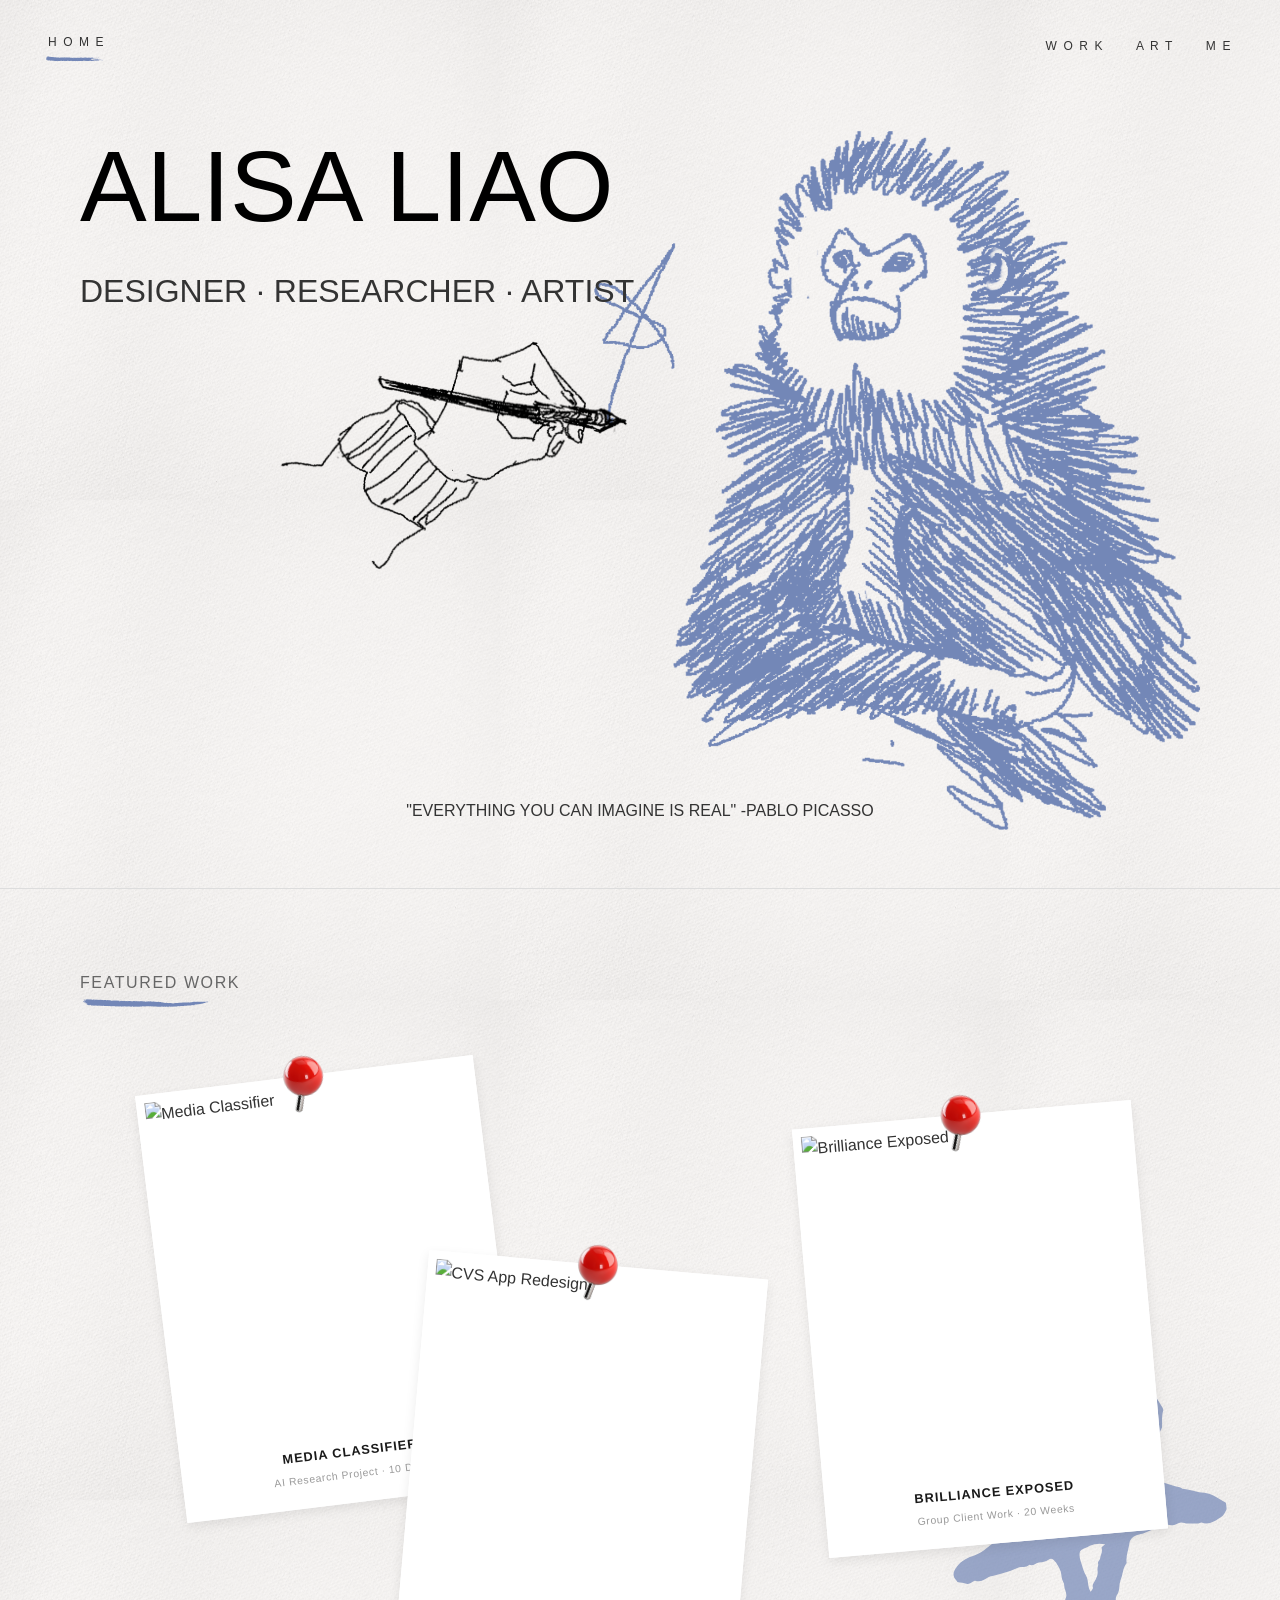
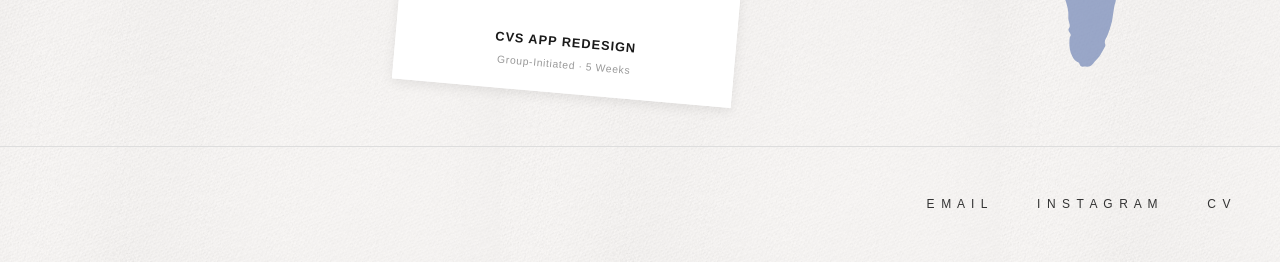
==== index.html @ 84c3a001 "final changes" ====
<!DOCTYPE html>
<html lang="en">
<head>
    <meta charset="UTF-8">
    <meta name="viewport" content="width=device-width, initial-scale=1.0">
    <title>Alisa Liao | Designer, Researcher, Artist</title>
    <link rel="stylesheet" href="styles.css">
</head>
<body>
    <!-- Navigation -->
    <nav class="navbar">
        <div class="nav-container">
            <a href="index.html" class="nav-logo active">H O M E</a>
            <ul class="nav-menu">
                <li><a href="work.html">W O R K</a></li>
                <li><a href="art.html">A R T</a></li>
                <li><a href="me.html">M E</a></li>
            </ul>
        </div>
    </nav>

    <!-- Hero Section -->
    <section class="hero">
        <div class="hero-content">
            <h1 class="hero-title">ALISA LIAO</h1>
            <p class="hero-subtitle">DESIGNER · RESEARCHER · ARTIST</p>
        </div>
        <p class="hero-quote">"EVERYTHING YOU CAN IMAGINE IS REAL" -PABLO PICASSO</p>
        <div class="hero-illustration">
            <img src="gibbon.png" alt="Gibbon Illustration" class="gibbon">
        </div>
        <div class="ink-drag-layer">
            <canvas class="ink-canvas"></canvas>
            <img src="hand_gibbon.png" alt="Hand Gibbon Illustration" class="hand-gibbon">
        </div>
    </section>

    <!-- Featured Work Section -->
    <section class="featured-work">
        <h2 class="project-subtitle">FEATURED WORK</h2>
        <img src="nav_underline.svg" alt="" class="featured-divider">
        <img src="star_decoration.svg" alt="" class="featured-star">
        <div class="work-grid">
            <div class="work-item item-1">
                <a href="media_classifier.html" class="work-card">
                    <img src="media_photo copy.png" alt="Media Classifier" class="work-card-img">
                    <span class="work-card-caption">
                        <span class="work-card-caption-title">Media Classifier</span>
                        <span class="work-card-caption-subtitle">AI Research Project &middot; 10 Days</span>
                    </span>
                </a>
                <img src="pushpin.png" alt="" class="work-pin">
            </div>
            <div class="work-item item-2">
                <a href="cvs_redesign.html" class="work-card">
                    <img src="cvs_card_thumb.png" alt="CVS App Redesign" class="work-card-img">
                    <span class="work-card-caption">
                        <span class="work-card-caption-title">CVS App Redesign</span>
                        <span class="work-card-caption-subtitle">Group-Initiated &middot; 5 Weeks</span>
                    </span>
                </a>
                <img src="pushpin.png" alt="" class="work-pin">
            </div>
            <div class="work-item item-3">
                <a href="brilliance_exposed.html" class="work-card">
                    <img src="brilliance_exposed copy.png" alt="Brilliance Exposed" class="work-card-img">
                    <span class="work-card-caption">
                        <span class="work-card-caption-title">Brilliance Exposed</span>
                        <span class="work-card-caption-subtitle">Group Client Work &middot; 20 Weeks</span>
                    </span>
                </a>
                <img src="pushpin.png" alt="" class="work-pin">
            </div>
        </div>
    </section>

    <!-- Footer -->
    <footer class="footer">
        <div class="footer-links">
            <a href="mailto:alisaliao45@gmail.com">E M A I L</a>
            <a href="https://www.instagram.com/serene_dippity?utm_source=ig_web_button_share_sheet&igsh=ZDNlZDc0MzIxNw==" target="_blank" rel="noopener">I N S T A G R A M</a>
            <a href="AlisaLiaoResume.pdf" target="_blank" rel="noopener">C V</a>
        </div>
    </footer>

    <script src="script.js"></script>
</body>
</html>
---- styles.css ----
* {
    margin: 0;
    padding: 0;
    box-sizing: border-box;
}

html {
    background-image: linear-gradient(rgba(255,255,255,0.5), rgba(255,255,255,0.5)), url('Texturelabs_Paper_237XL.jpg');
    background-repeat: repeat;
    background-size: 500px 500px;
    background-color: #fff;
    min-height: 100vh;
    overflow-x: hidden;
}

body {
    font-family: 'Inter', sans-serif;
    background-color: transparent;
    color: #333;
    line-height: 1.6;
    cursor: none;
}

a {
    cursor: none;
}

/* Custom paint-fill cursor: a ring that follows the pointer (positioned via
   script.js) and fills from the bottom like rising paint whenever the
   pointer is over a link or the draggable hand illustrations. */
.custom-cursor {
    position: fixed;
    top: 0;
    left: 0;
    width: 48px;
    height: 48px;
    border-radius: 50%;
    border: 2px solid #7387B7;
    box-sizing: border-box;
    overflow: hidden;
    pointer-events: none;
    z-index: 9999;
    opacity: 0;
    transition: opacity 0.2s ease;
}

.custom-cursor.is-visible {
    opacity: 1;
}

.custom-cursor-fill {
    position: absolute;
    inset: 0;
    background-color: #7387B7;
    transform: translateY(100%);
    transition: transform 0.4s cubic-bezier(0.65, 0, 0.35, 1);
}

.custom-cursor.is-hover .custom-cursor-fill {
    transform: translateY(0%);
}

/* Navigation */
.navbar {
    background-color: transparent;
    padding: 2rem 3rem;
    position: sticky;
    top: 0;
    z-index: 100;
}

.nav-container {
    max-width: 1600px;
    margin: 0 auto;
    display: flex;
    justify-content: space-between;
    align-items: center;
}

.nav-logo {
    position: relative;
    text-decoration: none;
    color: #333;
    font-size: 0.75rem;
    letter-spacing: 0.1rem;
    padding-bottom: 0.25rem;
}

.nav-logo.active::after {
    content: "";
    position: absolute;
    left: -6%;
    bottom: -0.4rem;
    width: 112%;
    height: 8px;
    background: url("divider.svg") no-repeat center / 100% 100%;
}

.nav-menu {
    list-style: none;
    display: flex;
    gap: 2rem;
}

.nav-menu a {
    text-decoration: none;
    color: #333;
    font-size: 0.75rem;
    letter-spacing: 0.1rem;
    transition: opacity 0.3s ease;
}

.nav-menu a:hover {
    opacity: 0.6;
}

.nav-menu a {
    position: relative;
}

.nav-menu a.active::after {
    content: "";
    position: absolute;
    left: -6%;
    bottom: -0.5rem;
    width: 112%;
    height: 8px;
    background: url("nav_underline.svg") no-repeat center / 100% 100%;
}

/* Hero Section */
.hero {
    max-width: 1350px;
    margin: 0 auto;
    padding: 1rem 5rem;
    position: relative;
    min-height: 750px;
    /* No overflow clipping here anymore - the .ink-drag-layer below handles
       that, with generous headroom above so the hand/ink can move freely,
       including over the navbar, while still cutting off at the bottom. */
}

.hero-content {
    position: relative;
    z-index: 10;
    max-width: 600px;
}

.hero-title {
    font-size: 100px;
    letter-spacing: 35%;
    white-space: nowrap;
    color: #000;
    font-weight: 300;
}

.hero-subtitle {
    font-size: 32px;
    letter-spacing: 19%;
    margin-bottom: 3rem;
    font-weight: normal;
    white-space: nowrap;
}

.hero-quote {
    position: absolute;
    bottom: 1rem;
    left: 0;
    width: 100%;
    font-size: 16px;
    letter-spacing: 5%;
    text-align: center;
    z-index: 10;
}

.hero-illustration {
    position: absolute;
    right: 15%;
    top: 0;
    width: 40%;
    height: 550px;
    z-index: 1;
    /* Placeholder for illustration */
}

.gibbon {
    height: 750px;
}

/* Wraps the ink canvas and draggable hand. Extends well above the hero's
   own top edge (and above the navbar) and out to both sides, so the hand
   can be dragged freely in every direction except the bottom, where this
   layer's own edge lines up exactly with the hero's bottom - keeping the
   ink/hand from ever being dragged over the featured-work section below.
   Height is set in JS to track the hero's actual rendered height. */
.ink-drag-layer {
    position: absolute;
    top: -600px;
    left: -300px;
    width: calc(100% + 600px);
    overflow: hidden;
    z-index: 150; /* above the navbar (100) so the hand can be dragged on top of it */
    pointer-events: none; /* let clicks pass through to the nav/hero beneath, except on the hand itself */
}

.hand-gibbon {
    position: absolute;
    /* top/left are set in JS */
    height: 300px;
    cursor: none;
    user-select: none;
    touch-action: none;
    pointer-events: auto;
}

.ink-canvas {
    position: absolute;
    top: 0;
    left: 0;
    width: 100%;
    height: 100%;
}

/* Me Page */
.me-section {
    max-width: 1350px;
    margin: 3rem auto 0;
    padding: 1rem 5rem 8rem;
    position: relative;
    min-height: 500px;
}

.me-columns {
    display: flex;
    align-items: flex-start;
    justify-content: center;
    gap: 2rem;
    position: relative;
    z-index: 10;
}

.me-bio {
    max-width: 480px;
    display: flex;
    flex-direction: column;
    gap: 1.5rem;
}

.me-photo-frame {
    width: 380px;
    aspect-ratio: 1 / 1;
    flex-shrink: 0;
    background-color: #efefef;
}

.me-photo {
    width: 100%;
    height: 100%;
    object-fit: cover;
    border-radius: 12px;
}

.me-illustration {
    position: absolute;
    left: 2%;
    top: 62%;
    width: 300px;
    z-index: 1;
}

.me-arrow-img {
    display: block;
    width: 100%;
    height: auto;
    margin-left: 500px;
    margin-top: 70px;
}

/* Same drag-and-draw mechanic as the homepage hero, scoped to this
   section: .me-arrow-img is the fixed reference the hand stays anchored
   to (in place of the gibbon), and .me-hand is the draggable pen. */
.me-drag-layer {
    position: absolute;
    top: -250px;
    left: -200px;
    width: calc(100% + 400px);
    overflow: hidden;
    z-index: 150;
    pointer-events: none;
}

.me-hand {
    position: absolute;
    height: 220px;
    margin-left: 250px;
    rotate: 15deg;
    cursor: none;
    user-select: none;
    touch-action: none;
    pointer-events: auto;
}

.me-canvas {
    position: absolute;
    top: 0;
    left: 0;
    width: 100%;
    height: 100%;
}

/* Featured Work Section */
.featured-work {
    max-width: 1400px;
    margin: 3rem auto;
    padding: 5rem;
    border-top: 1px solid #ddd;
    position: relative;
}

.featured-star {
    position: absolute;
    top: 30rem;
    right: 2rem;
    width: 300px;
    rotate: 30deg;
    height: auto;
    opacity: 0.7;
    z-index: 0;
    pointer-events: none;
}

.section-title {
    font-size: 1.4rem;
    letter-spacing: 0.1rem;
    text-transform: uppercase;
    color: #1a1a1a;
    display: inline-block;
}

.featured-divider {
    display: block;
    width: 140px;
    height: auto;
    margin-top: -4rem;
}

.work-grid {
    position: relative;
    width: 860px;
    height: 560px;
    margin: 4rem auto;
    margin-bottom: -2rem;
}

.work-item {
    position: absolute;
    width: 340px;
    height: 430px;
}

.work-card {
    display: block;
    background-color: white;
    border: 8px solid #fff;
    border-bottom-width: 80px;
    height: 100%;
    position: relative;
    box-shadow: 0 4px 12px rgba(0, 0, 0, 0.08);
    text-decoration: none;
    color: inherit;
    transition: transform 0.25s ease, box-shadow 0.25s ease;
}

.work-item:hover {
    z-index: 20;
}

.work-item:hover .work-card {
    transform: scale(1.08);
    box-shadow: 0 16px 36px rgba(0, 0, 0, 0.22);
}

.work-card-img {
    display: block;
    width: 100%;
    height: 100%;
    object-fit: cover;
}

.work-card-caption {
    position: absolute;
    left: 0;
    right: 0;
    bottom: -72px;
    height: 64px;
    display: flex;
    flex-direction: column;
    align-items: center;
    justify-content: center;
    gap: 0.3rem;
    text-align: center;
    padding: 0 0.5rem;
}

.work-card-caption-title {
    font-size: 0.8rem;
    letter-spacing: 0.06rem;
    text-transform: uppercase;
    font-weight: 600;
    color: #1a1a1a;
}

.work-card-caption-subtitle {
    font-size: 0.65rem;
    letter-spacing: 0.04rem;
    color: #999;
}

.item-1 {
    top: 0;
    left: -50px;
    transform: rotate(-7deg);
    z-index: 1;
}

.item-2 {
    top: 190px;
    left: 200px;
    transform: rotate(5deg);
    z-index: 2;
}

.item-3 {
    top: 40px;
    left: 600px;
    transform: rotate(-5deg);
    z-index: 1;
}

/* Pushpins */
.work-pin {
    position: absolute;
    width: 40px;
    height: auto;
    top: -20px;
    left: 50%;
    transform: translateX(-50%) rotate(-6deg);
    z-index: 10;
    pointer-events: none;
}

/* Footer */
.footer {
    background-color: transparent;
    padding: 3rem;
    margin-top: 4rem;
    border-top: 1px solid #ddd;
}

.footer-links {
    max-width: 1200px;
    margin: 0 auto;
    display: flex;
    justify-content: flex-end;
    gap: 3rem;
}

.footer-links a {
    text-decoration: none;
    color: #333;
    font-size: 0.75rem;
    letter-spacing: 0.1rem;
    transition: opacity 0.3s ease;
}

.footer-links a:hover {
    opacity: 0.6;
}

/* Brilliance Exposed Page Styles */
.container {
    max-width: 1400px;
    margin: 0 auto;
    padding: 0 3rem;
}

.project-title {
    font-size: 64px;
    letter-spacing: 35%;
    font-weight: 300;
    line-height: 1.2;
    margin-bottom: 1rem;
    color: #1a1a1a;
}

.project-quote {
    font-size: 1.1rem;
    font-style: italic;
    color: #666;
    margin-bottom: 1rem;
}

.project-subtitle {
    font-size: 16px;
    letter-spacing: 0.1rem;
    color: #666;
    font-weight: 400;
    line-height: 1.8;
    margin-bottom: 4rem;
}

.project-meta {
    display: grid;
    grid-template-columns: repeat(4, 1fr);
    gap: 2rem;
    margin-bottom: 4rem;
}

.meta-item {
    display: flex;
    flex-direction: column;
    gap: 0.5rem;
}

.meta-label {
    font-size: 0.65rem;
    letter-spacing: 0.12rem;
    font-weight: 600;
    color: #999;
    text-transform: uppercase;
}

.meta-value {
    font-size: 0.9rem;
    letter-spacing: 0.05rem;
    color: #1a1a1a;
    font-weight: 400;
}

.hero-img {
    width: 100%;
    height: auto;
    object-fit: cover;
    display: block;
    border-radius: 12px;
    border: 1px solid #d1d1d1;
}

.content-section {
    margin: 2.5rem 0;
    padding: 1.5rem 0;
}

#concept,
#problem {
    margin-bottom: 4rem;
}

.section-header {
    display: flex;
    justify-content: space-between;
    align-items: center;
    margin-bottom: 2.5rem;
}

.back-link {
    font-size: 0.75rem;
    letter-spacing: 0.1rem;
    color: #1a1a1a;
    text-decoration: none;
    font-weight: 400;
    transition: opacity 0.3s ease;
}

.back-link:hover {
    opacity: 0.6;
}

.inline-link {
    color: #7387B7;
    text-decoration: underline;
    text-underline-offset: 3px;
    font-weight: 600;
    transition: opacity 0.3s ease;
}

.inline-link:hover {
    opacity: 0.7;
}

.ballot-cta {
    text-align: center;
    margin: 2.5rem 0;
}

.ballot-cta-text {
    font-size: 0.85rem;
    letter-spacing: 0.05rem;
    color: #1a1a1a;
    margin-bottom: 1.25rem;
    text-transform: uppercase;
}

.ballot-button {
    display: inline-block;
    padding: 0.75rem 2rem;
    border-radius: 4px;
    font-size: 0.75rem;
    letter-spacing: 0.15rem;
    text-transform: uppercase;
    background-color: #1a1a1a;
    color: #fff;
    text-decoration: none;
    margin-top: 1rem;
}

.ballot-button:hover {
    background-color: #7387B7;
    border: none;
    color: #fff;
}

.ballot-cta-highlight {
    position: relative;
    background-color: #e4e4e4;
    padding: 2.5rem 2rem;
    border-radius: 8px;
    width: 600px;
    margin: 3.5rem auto;
}

.ballot-cta-pin {
    position: absolute;
    top: -26px;
    right: 8%;
    width: 60px;
    height: auto;
    transform: rotate(28deg);
    pointer-events: none;
}

.project-section-title {
    font-size: 0.8rem;
    letter-spacing: 0.2rem;
    font-weight: 600;
    color: #666;
    text-transform: uppercase;
    margin-bottom: 2rem;
}

.section-content {
    display: grid;
    grid-template-columns: 250px 1fr;
    gap: 5rem;
    align-items: flex-start;
}

.left-column {
    position: sticky;
    top: 100px;
}

.subsection-title {
    font-size: 0.7rem;
    letter-spacing: 0.15rem;
    font-weight: 600;
    color: #999;
    margin-bottom: 1.5rem;
    text-transform: uppercase;
}

.approach-list {
    list-style: none;
}

.approach-list li {
    margin-bottom: 1rem;
}

.approach-list a {
    position: relative;
    display: inline-block;
    font-size: 0.8rem;
    letter-spacing: 0.08rem;
    color: #bbb;
    font-weight: 400;
    text-decoration: none;
    transition: color 0.3s ease;
}

.approach-list a::after {
    content: "";
    position: absolute;
    left: -4%;
    bottom: -0.35rem;
    width: 108%;
    height: 10px;
    background: url("nav_underline.svg") no-repeat center / 100% 100%;
    opacity: 0;
    transform: scale(0.9);
    transition: opacity 0.3s ease, transform 0.3s ease;
    pointer-events: none;
}

.approach-list a.active {
    color: #1a1a1a;
}

.approach-list a.active::after {
    opacity: 1;
    transform: scale(1);
}

.problem-heading {
    font-size: 1.5rem;
    font-weight: 400;
    letter-spacing: 7%;
    color: #1a1a1a;
}

.cvs-problem-heading {
    font-size: 1.5rem;
    font-weight: 400;
    letter-spacing: 7%;
    color: #1a1a1a;
    margin-top: 2rem;
    margin-bottom: 1rem;
}

.problem-text {
    font-size: .85rem;
    color: #1a1a1a;
    font-weight: 400;
    letter-spacing: 7%;
}

.approach-question {
    font-size: 1.5rem;
    font-weight: 400;
    letter-spacing: 7%;
    color: #1a1a1a;
}

.approach-question + .approach-question {
    margin-top: 1.5rem;
}

.emphasis-text {
    font-size: 1.1rem;
    font-weight: 600;
}

.section-divider {
    display: block;
    width: 120px;
    height: auto;
    margin: 1.5rem auto;
}

.loading-indicator {
    display: flex;
    align-items: center;
    gap: 0.75rem;
    padding: 1rem 0;
    font-size: 0.85rem;
    letter-spacing: 0.05rem;
    color: #666;
}

.loading-spinner {
    flex-shrink: 0;
    width: 16px;
    height: 16px;
    border: 2px solid #ddd;
    border-top-color: #7387B7;
    border-radius: 50%;
    animation: spin 0.8s linear infinite;
}

@keyframes spin {
    to {
        transform: rotate(360deg);
    }
}

.loading-error {
    padding: 1rem 0;
    font-size: 0.85rem;
    letter-spacing: 0.05rem;
    color: #999;
}

.stats-table-wrapper {
    margin-top: 1rem;
    border: 1px solid #ccc;
    border-radius: 12px;
    overflow: hidden;
}

.stats-table {
    width: 100%;
    border-collapse: collapse;
    font-size: 0.8rem;
    letter-spacing: 0.03rem;
    color: #1a1a1a;
}

.stats-table th,
.stats-table td {
    border: 1px solid #ccc;
    border-top: none;
    border-left: none;
    padding: 0.5rem 0.75rem;
    text-align: left;
}

.stats-table thead tr:first-child th {
    border-top: none;
}

.stats-table tr th:last-child,
.stats-table tr td:last-child {
    border-right: none;
}

.stats-table thead th {
    background-color: #f0f0f0;
    font-weight: 600;
    text-transform: uppercase;
    font-size: 0.7rem;
    letter-spacing: 0.08rem;
    color: #666;
}

.project-text {
    font-size: 0.85rem;
    color: #1a1a1a;
    letter-spacing: 0.05rem;
    margin-top: 0.8rem;
    margin-bottom: 1rem;
}

.research-section {
    margin-bottom: 4rem;
}

.research-subtitle {
    font-size: 0.75rem;
    letter-spacing: 0.15rem;
    color: #1a1a1a;
    margin-bottom: 0.5rem;
}

.wireframe-subtitle {
    font-size: 0.75rem;
    letter-spacing: 0.15rem;
    color: #1a1a1a;
    margin-bottom: 0.5rem;
}

.content-list {
    margin-bottom: 1.5rem;
}

.content-list li {
    font-size: 0.85rem;
    letter-spacing: 0.05rem;
    color: #1a1a1a;
    margin-bottom: 0.5rem;
    margin-left: 1rem;
}

.results-table-wrapper {
    overflow-x: auto;
    margin: 1.5rem 0;
}

.results-table {
    width: 100%;
    border-collapse: collapse;
    font-size: 0.85rem;
}

.results-table th,
.results-table td {
    text-align: left;
    padding: 0.6rem 1rem;
    border-bottom: 1px solid #e0e0e0;
    white-space: nowrap;
}

.results-table th {
    font-size: 0.7rem;
    letter-spacing: 0.08rem;
    text-transform: uppercase;
    color: #999;
    font-weight: 600;
}

.results-table td {
    color: #1a1a1a;
}

.results-table tbody tr:first-child td {
    font-weight: 600;
}

.features-box {
    border: 1px solid #ccc;
    border-radius: 8px;
    max-width: 400px;
    margin: 2rem auto;
    padding: 1.5rem 2.5rem;
}

.features-box .research-subtitle {
    text-align: center;
    text-transform: uppercase;
    margin-bottom: 1rem;
}

.features-box .content-list {
    margin-bottom: 0;
}

.features-box .content-list li {
    margin-bottom: 1rem;
}

.features-box .content-list li:last-child {
    margin-bottom: 0;
}

.feedback-row {
    display: flex;
    gap: 2rem;
    margin: 1.5rem 0;
}

.feedback-box {
    flex: 1;
    border: 1px solid #ccc;
    border-radius: 8px;
    padding: 1.5rem 2rem;
    width: 500px;
}

.feedback-box-centered {
    margin: 0 auto;
}

.feedback-box .content-list {
    margin-bottom: 0;
}

.ps-header {
    display: grid;
    grid-template-columns: 1fr auto 1fr;
    align-items: center;
    gap: 1.25rem;
    margin: 1.5rem 0 0.75rem;
}

.ps-header span {
    font-size: 0.7rem;
    letter-spacing: 0.15rem;
    text-transform: uppercase;
    color: #999;
    text-align: center;
}

.ps-list {
    display: flex;
    flex-direction: column;
    gap: 1rem;
    margin-bottom: 1.5rem;
}

.ps-pair {
    display: grid;
    grid-template-columns: 1fr auto 1fr;
    align-items: center;
    gap: 1.25rem;
}

.ps-box {
    border: 1px solid #ccc;
    border-radius: 8px;
    padding: 1rem 1.25rem;
}

.ps-box p {
    margin: 0;
}

.ps-arrow {
    font-size: 1.25rem;
    color: #999;
}

.competitive-analysis-placeholder {
    width: 100%;
    background-color: #d9d9d9;
    border: 1px solid #ccc;
    border-radius: 12px;
    overflow: hidden;
}

.wireframes-placeholder {
    background-color: transparent;
    border: none;
    padding: 0;
}

.wireframes-row {
    display: flex;
    align-items: flex-start;
    gap: 1rem;
    width: 100%;
    margin-top: 1.5rem;
}

.wireframes-row > * {
    min-width: 0;
}

.wireframes-row > img:first-child {
    flex: 0 1 31%;
}

.wireframes-row > .wireframe-stack {
    flex: 0 1 32%;
}

.wireframes-row > img:last-child {
    flex: 0 1 37%;
}

.wireframe-img {
    display: block;
    width: 100%;
    height: auto;
    border-radius: 12px;
    
}

.wireframe-stack {
    display: flex;
    flex-direction: column;
    gap: 1rem;
}

.research-img {
    width: 100%;
    height: auto;
    display: block;
}

.problem-flow {
    display: flex;
    flex-direction: column;
    align-items: center;
    margin: 1.5rem 0;
}

.problem-flow-box {
    width: 300px;
    max-width: 100%;
    background-color: #e4e4e4;
    border-radius: 8px;
    padding: 1.5rem 2rem;
    font-size: 0.85rem;
    letter-spacing: 0.03rem;
    color: #1a1a1a;
    line-height: 1.6;
}

.problem-flow-arrow {
    align-self: center;
    width: 2px;
    height: 32px;
    background-color: #999;
    margin: 0.5rem 0;
    position: relative;
}

.problem-flow-arrow::after {
    content: "";
    position: absolute;
    left: 50%;
    bottom: -1px;
    width: 8px;
    height: 8px;
    border-right: 2px solid #999;
    border-bottom: 2px solid #999;
    transform: translateX(-50%) rotate(45deg);
}

.design-flow-grid {
    display: grid;
    grid-template-columns: repeat(3, 1fr);
    gap: 2rem;
    margin: 2rem 0;
}

.design-flow-item {
    text-align: center;
    width: 250px;
}

.design-flow-item img {
    display: block;
    width: 100%;
    height: auto;
    border-radius: 16px;
    border: 1px solid #ccc;
}

/* Chart grids (data-viz case studies): unlike .design-flow-grid, images
   fill their column (no fixed width cap) with a tighter gap, so multi-chart
   rows use more of the available width. */
.chart-grid-3 {
    display: grid;
    grid-template-columns: repeat(3, 1fr);
    gap: 1rem;
    margin: 2rem 0;
}

.chart-grid-2 {
    display: grid;
    grid-template-columns: repeat(2, 1fr);
    gap: 1rem;
    margin: 2rem 0;
}

.chart-item {
    text-align: center;
    width: 100%;
}

.chart-item img {
    display: block;
    width: 100%;
    height: auto;
    border-radius: 16px;
    border: 1px solid #ccc;
}

.design-flow-item figcaption {
    margin-top: 0.75rem;
}

.design-wide-img {
    display: block;
    width: 100%;
    height: auto;
    border-radius: 16px;
    border: 1px solid #ccc;
    margin: 1.5rem 0;
}

.design-pages-grid {
    display: grid;
    grid-template-columns: repeat(2, 1fr);
    gap: 1.25rem 1rem;
    align-items: start;
    margin: 2rem 0;
}

.design-page figcaption {
    text-align: left;
    margin-bottom: 0.75rem;
    font-weight: 600;
}

.design-page .design-wide-img {
    margin: 0;
}

.designs-group {
    margin-bottom: 3.5rem;
}

.designs-group:last-child {
    margin-bottom: 0;
}

/* Character / Keyframe grids (Lost Stop) */
.character-grid {
    display: grid;
    grid-template-columns: repeat(2, 1fr);
    gap: 2.5rem 2rem;
    margin: 2rem 0;
}

.character-img {
    display: block;
    width: 100%;
    height: auto;
    border-radius: 16px;
    border: 1px solid #ccc;
    margin-bottom: 1rem;
}

.character-name {
    font-size: 1rem;
    font-weight: 600;
    color: #1a1a1a;
    margin-bottom: 0.5rem;
}

.character-age {
    font-weight: 400;
    color: #999;
}

.keyframe-grid {
    display: grid;
    grid-template-columns: repeat(2, 1fr);
    gap: 1rem;
    margin: 2rem 0;
}

.keyframe-item {
    margin: 0;
}

.keyframe-img {
    display: block;
    width: 100%;
    height: auto;
    border-radius: 16px;
    border: 1px solid #ccc;
    margin-bottom: 0.5rem;
}

.keyframe-grid-featured {
    grid-template-columns: 2.2fr 1fr;
    align-items: start;
}

/* Masonry-style gallery (Figure Drawings): images pack tightly with no
   uneven row gaps, since each column flows independently by height. */
.figure-gallery {
    column-count: 2;
    column-gap: 2rem;
    margin: 2rem 0;
}

.figure-item {
    break-inside: avoid;
    margin-bottom: 2rem;
}

.figure-item img,
.figure-item video {
    display: block;
    width: 100%;
    height: auto;
    border-radius: 16px;
    border: 1px solid #ccc;
}

.problem-image-row {
    display: flex;
    gap: 2rem;
    margin: 4rem 0;
}

.problem-image {
    flex: 1;
    text-align: center;
}

.problem-image-frame {
    position: relative;
}

.problem-image img {
    display: block;
    width: 100%;
    height: 260px;
    object-fit: cover;
    border-radius: 12px;
    border: 1px solid #ccc;
}

.problem-image-heading {
    position: absolute;
    top: -1.5rem;
    left: 50%;
    transform: translateX(-50%);
    z-index: 2;
    white-space: nowrap;
    font-size: 0.75rem;
    letter-spacing: 0.15rem;
    color: #1a1a1a;
    text-transform: uppercase;
}

/* Work Listing Page */
.work-listing {
    margin: 3rem 0 6rem;
}

.work-listing-grid {
    display: grid;
    grid-template-columns: repeat(2, 1fr);
    gap: 4rem 4rem;
}

.work-listing-card {
    display: block;
    text-decoration: none;
    color: inherit;
}

.work-listing-card-media {
    position: relative;
    margin-bottom: 1.5rem;
}

.work-listing-card-thumb {
    width: 100%;
    aspect-ratio: 4 / 3;
    background-color: #fff;
    border: 1px solid #ddd;
    border-radius: 12px;
    overflow: hidden;
    box-shadow: 0 4px 12px rgba(0, 0, 0, 0.06);
    transition: transform 0.3s ease, box-shadow 0.3s ease;
}

.work-listing-card-img {
    width: 100%;
    height: 100%;
    object-fit: cover;
    display: block;
}

.work-listing-card:hover .work-listing-card-thumb {
    transform: translateY(-4px);
    box-shadow: 0 10px 24px rgba(0, 0, 0, 0.1);
}

.work-listing-card-pin {
    position: absolute;
    top: -42px;
    right: -4%;
    width: 60px;
    height: auto;
    opacity: 0;
    transform: scale(0.6) rotate(-28deg);
    rotate: 28deg;
    pointer-events: none;
    z-index: 5;
}

.work-listing-card:hover .work-listing-card-pin {
    opacity: 1;
    transform: scale(1) rotate(-8deg);
}

.work-listing-card-title {
    font-size: 1.1rem;
    letter-spacing: 0.15rem;
    text-transform: uppercase;
    font-weight: 600;
    color: #1a1a1a;
    margin-bottom: 0.5rem;
}

.work-listing-card-meta {
    font-size: 0.7rem;
    letter-spacing: 0.1rem;
    text-transform: uppercase;
    color: #999;
    margin-bottom: 0.75rem;
}

.work-listing-card-desc {
    font-size: 0.85rem;
    letter-spacing: 0.03rem;
    color: #666;
    line-height: 1.6;
}

.work-listing-card-placeholder {
    cursor: default;
}

.work-listing-card-thumb-empty {
    background-color: #efefef;
    box-shadow: none;
}

.work-listing-card-placeholder .work-listing-card-title {
    color: #999;
}

.work-listing-card-meta-soon {
    color: #7387B7;
    font-weight: 600;
}

/* Mini Explorations */
.mini-explorations {
    margin: 2rem 0 6rem;
}

.mini-explorations-placeholder {
    width: 100%;
    min-height: 360px;
    background-color: #d9d9d9;
    border: 1px solid #ccc;
    border-radius: 12px;
    display: flex;
    align-items: center;
    justify-content: center;
}

.placeholder-text {
    font-size: 0.75rem;
    letter-spacing: 0.12rem;
    text-transform: uppercase;
    color: #888;
}

/* Responsive */
@media (max-width: 768px) {
    .hero {
        flex-direction: column;
        padding: 2rem 1.5rem;
    }

    .me-columns {
        flex-direction: column;
    }

    .me-photo-frame {
        width: 100%;
    }

    .hero-title {
        font-size: 2.5rem;
    }

    .hero-illustration {
        height: 300px;
    }

    .work-grid {
        height: auto;
        display: flex;
        flex-direction: column;
        gap: 3rem;
        max-width: 100%;
    }

    .work-item {
        position: relative;
        top: auto;
        left: auto;
        width: 100%;
        max-width: 260px;
        margin: 0 auto;
    }

    .work-listing-grid {
        grid-template-columns: 1fr;
        gap: 3rem;
    }

    .design-flow-grid {
        grid-template-columns: repeat(2, 1fr);
    }

    .chart-grid-3 {
        grid-template-columns: repeat(2, 1fr);
    }

    .chart-grid-2 {
        grid-template-columns: 1fr;
    }

    .feedback-row {
        flex-direction: column;
    }

    .design-pages-grid {
        grid-template-columns: 1fr;
    }

    .character-grid {
        grid-template-columns: 1fr;
    }

    .keyframe-grid {
        grid-template-columns: 1fr;
    }

    .ps-header,
    .ps-pair {
        grid-template-columns: 1fr;
        gap: 0.5rem;
        text-align: center;
    }

    .ps-arrow {
        transform: rotate(90deg);
    }

    .figure-gallery {
        column-count: 1;
    }

    .nav-menu {
        gap: 1rem;
        font-size: 0.7rem;
    }

    .footer-links {
        justify-content: center;
        gap: 1.5rem;
    }
}
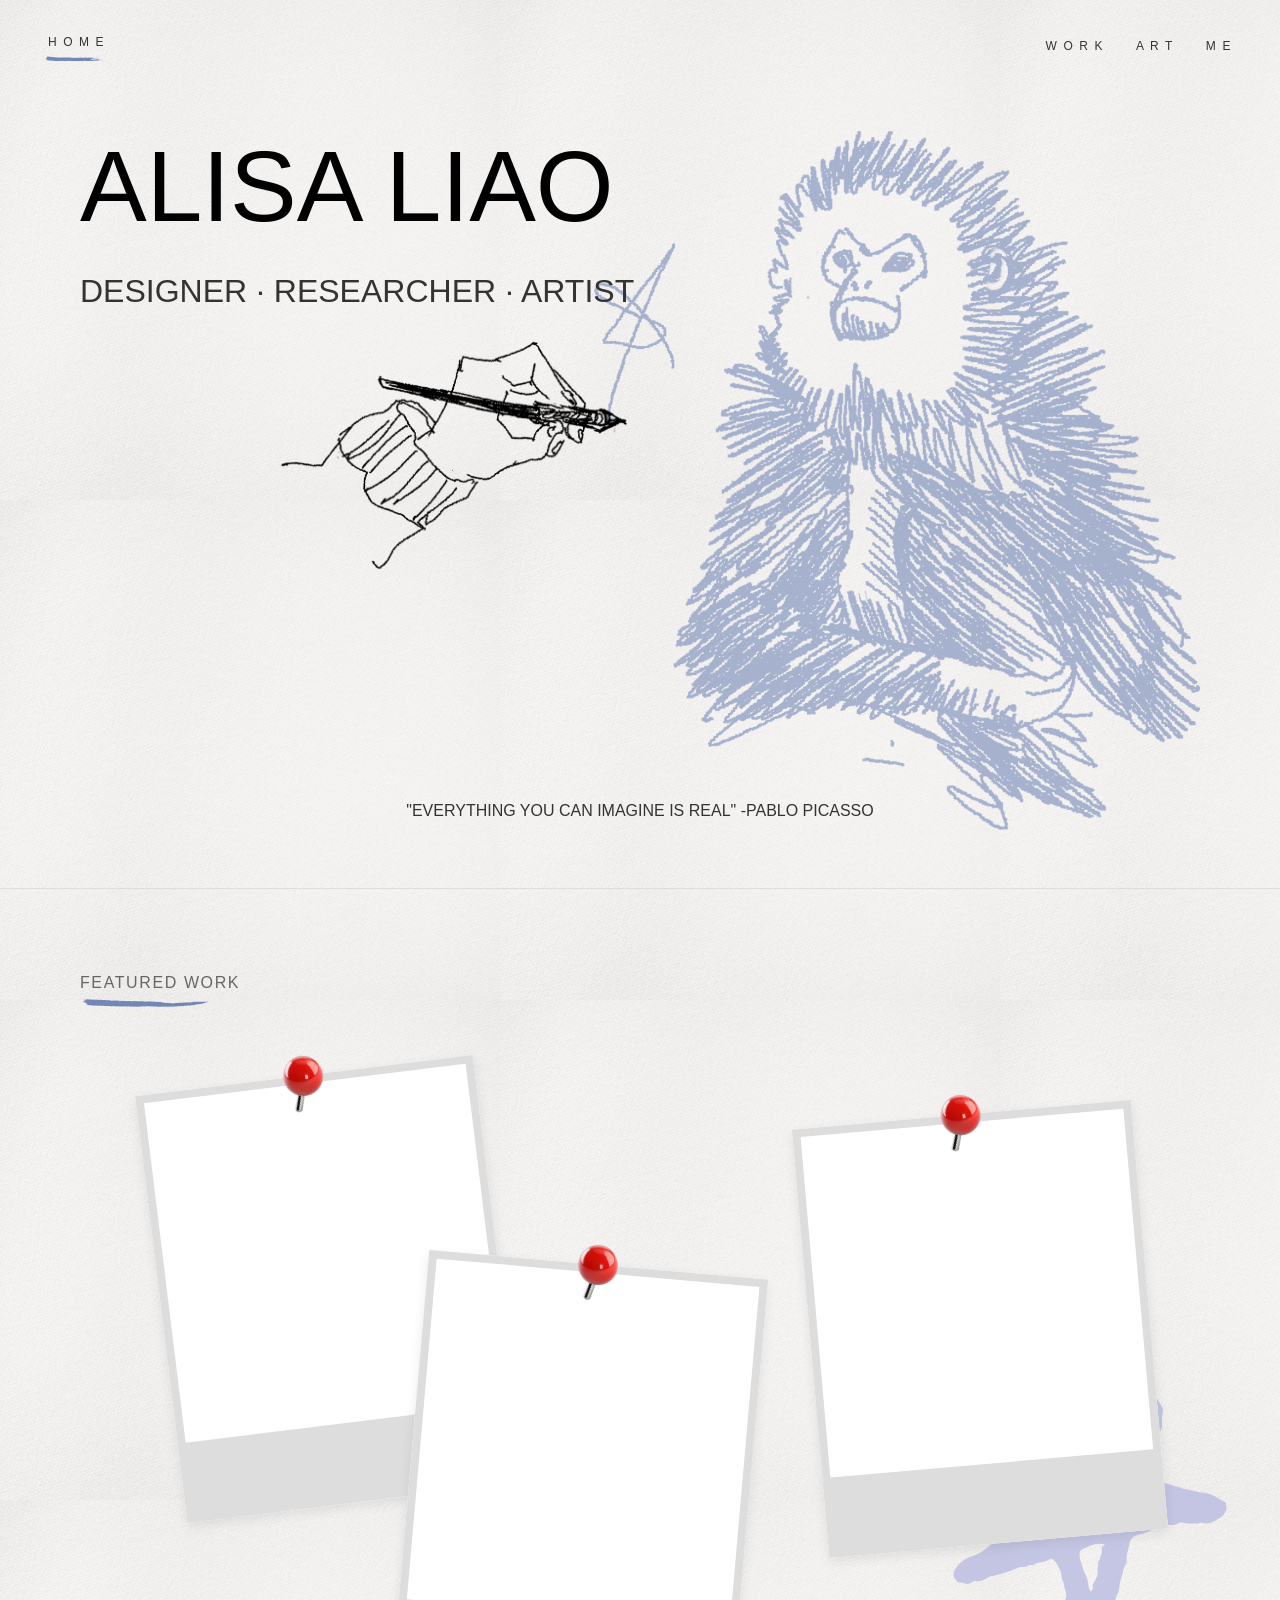
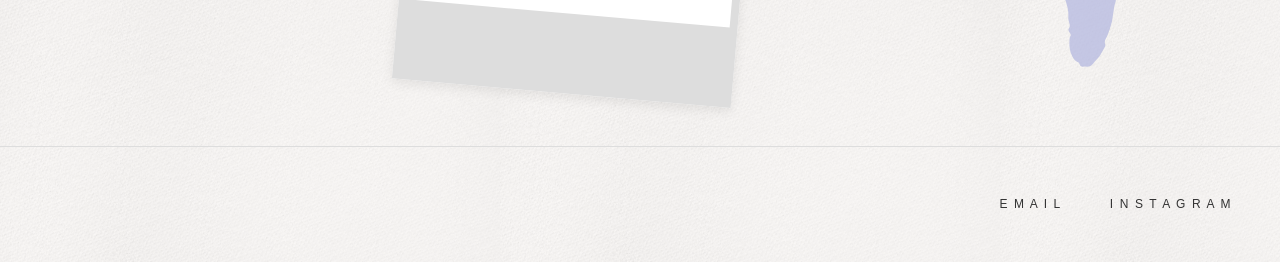
==== commit 78bfbfac: "add me/misc pages and remaining assets" ====
--- a/index.html
+++ b/index.html
@@ -42,33 +42,15 @@
         <img src="star_decoration.svg" alt="" class="featured-star">
         <div class="work-grid">
             <div class="work-item item-1">
-                <a href="media_classifier.html" class="work-card">
-                    <img src="media_photo copy.png" alt="Media Classifier" class="work-card-img">
-                    <span class="work-card-caption">
-                        <span class="work-card-caption-title">Media Classifier</span>
-                        <span class="work-card-caption-subtitle">AI Research Project &middot; 10 Days</span>
-                    </span>
-                </a>
+                <div class="work-card"></div>
                 <img src="pushpin.png" alt="" class="work-pin">
             </div>
             <div class="work-item item-2">
-                <a href="cvs_redesign.html" class="work-card">
-                    <img src="cvs_card_thumb.png" alt="CVS App Redesign" class="work-card-img">
-                    <span class="work-card-caption">
-                        <span class="work-card-caption-title">CVS App Redesign</span>
-                        <span class="work-card-caption-subtitle">Group-Initiated &middot; 5 Weeks</span>
-                    </span>
-                </a>
+                <div class="work-card"></div>
                 <img src="pushpin.png" alt="" class="work-pin">
             </div>
             <div class="work-item item-3">
-                <a href="brilliance_exposed.html" class="work-card">
-                    <img src="brilliance_exposed copy.png" alt="Brilliance Exposed" class="work-card-img">
-                    <span class="work-card-caption">
-                        <span class="work-card-caption-title">Brilliance Exposed</span>
-                        <span class="work-card-caption-subtitle">Group Client Work &middot; 20 Weeks</span>
-                    </span>
-                </a>
+                <div class="work-card"></div>
                 <img src="pushpin.png" alt="" class="work-pin">
             </div>
         </div>
@@ -79,7 +61,6 @@
         <div class="footer-links">
             <a href="mailto:alisaliao45@gmail.com">E M A I L</a>
             <a href="https://www.instagram.com/serene_dippity?utm_source=ig_web_button_share_sheet&igsh=ZDNlZDc0MzIxNw==" target="_blank" rel="noopener">I N S T A G R A M</a>
-            <a href="AlisaLiaoResume.pdf" target="_blank" rel="noopener">C V</a>
         </div>
     </footer>
 
--- a/styles.css
+++ b/styles.css
@@ -18,46 +18,6 @@
     background-color: transparent;
     color: #333;
     line-height: 1.6;
-    cursor: none;
-}
-
-a {
-    cursor: none;
-}
-
-/* Custom paint-fill cursor: a ring that follows the pointer (positioned via
-   script.js) and fills from the bottom like rising paint whenever the
-   pointer is over a link or the draggable hand illustrations. */
-.custom-cursor {
-    position: fixed;
-    top: 0;
-    left: 0;
-    width: 48px;
-    height: 48px;
-    border-radius: 50%;
-    border: 2px solid #7387B7;
-    box-sizing: border-box;
-    overflow: hidden;
-    pointer-events: none;
-    z-index: 9999;
-    opacity: 0;
-    transition: opacity 0.2s ease;
-}
-
-.custom-cursor.is-visible {
-    opacity: 1;
-}
-
-.custom-cursor-fill {
-    position: absolute;
-    inset: 0;
-    background-color: #7387B7;
-    transform: translateY(100%);
-    transition: transform 0.4s cubic-bezier(0.65, 0, 0.35, 1);
-}
-
-.custom-cursor.is-hover .custom-cursor-fill {
-    transform: translateY(0%);
 }
 
 /* Navigation */
@@ -185,6 +145,7 @@
 
 .gibbon {
     height: 750px;
+    opacity: 0.6;
 }
 
 /* Wraps the ink canvas and draggable hand. Extends well above the hero's
@@ -207,10 +168,14 @@
     position: absolute;
     /* top/left are set in JS */
     height: 300px;
-    cursor: none;
+    cursor: grab;
     user-select: none;
     touch-action: none;
     pointer-events: auto;
+}
+
+.hand-gibbon:active {
+    cursor: grabbing;
 }
 
 .ink-canvas {
@@ -251,12 +216,7 @@
     aspect-ratio: 1 / 1;
     flex-shrink: 0;
     background-color: #efefef;
-}
-
-.me-photo {
-    width: 100%;
-    height: 100%;
-    object-fit: cover;
+    border: 1px solid #ddd;
     border-radius: 12px;
 }
 
@@ -294,10 +254,14 @@
     height: 220px;
     margin-left: 250px;
     rotate: 15deg;
-    cursor: none;
+    cursor: grab;
     user-select: none;
     touch-action: none;
     pointer-events: auto;
+}
+
+.me-hand:active {
+    cursor: grabbing;
 }
 
 .me-canvas {
@@ -359,61 +323,12 @@
 }
 
 .work-card {
-    display: block;
     background-color: white;
-    border: 8px solid #fff;
+    border: 8px solid #ddd;
     border-bottom-width: 80px;
     height: 100%;
     position: relative;
     box-shadow: 0 4px 12px rgba(0, 0, 0, 0.08);
-    text-decoration: none;
-    color: inherit;
-    transition: transform 0.25s ease, box-shadow 0.25s ease;
-}
-
-.work-item:hover {
-    z-index: 20;
-}
-
-.work-item:hover .work-card {
-    transform: scale(1.08);
-    box-shadow: 0 16px 36px rgba(0, 0, 0, 0.22);
-}
-
-.work-card-img {
-    display: block;
-    width: 100%;
-    height: 100%;
-    object-fit: cover;
-}
-
-.work-card-caption {
-    position: absolute;
-    left: 0;
-    right: 0;
-    bottom: -72px;
-    height: 64px;
-    display: flex;
-    flex-direction: column;
-    align-items: center;
-    justify-content: center;
-    gap: 0.3rem;
-    text-align: center;
-    padding: 0 0.5rem;
-}
-
-.work-card-caption-title {
-    font-size: 0.8rem;
-    letter-spacing: 0.06rem;
-    text-transform: uppercase;
-    font-weight: 600;
-    color: #1a1a1a;
-}
-
-.work-card-caption-subtitle {
-    font-size: 0.65rem;
-    letter-spacing: 0.04rem;
-    color: #999;
 }
 
 .item-1 {
@@ -574,18 +489,6 @@
 
 .back-link:hover {
     opacity: 0.6;
-}
-
-.inline-link {
-    color: #7387B7;
-    text-decoration: underline;
-    text-underline-offset: 3px;
-    font-weight: 600;
-    transition: opacity 0.3s ease;
-}
-
-.inline-link:hover {
-    opacity: 0.7;
 }
 
 .ballot-cta {
@@ -615,7 +518,7 @@
 }
 
 .ballot-button:hover {
-    background-color: #7387B7;
+    background-color: #B1B5DF;
     border: none;
     color: #fff;
 }
@@ -772,7 +675,7 @@
     width: 16px;
     height: 16px;
     border: 2px solid #ddd;
-    border-top-color: #7387B7;
+    border-top-color: #B1B5DF;
     border-radius: 50%;
     animation: spin 0.8s linear infinite;
 }
@@ -870,41 +773,6 @@
     margin-left: 1rem;
 }
 
-.results-table-wrapper {
-    overflow-x: auto;
-    margin: 1.5rem 0;
-}
-
-.results-table {
-    width: 100%;
-    border-collapse: collapse;
-    font-size: 0.85rem;
-}
-
-.results-table th,
-.results-table td {
-    text-align: left;
-    padding: 0.6rem 1rem;
-    border-bottom: 1px solid #e0e0e0;
-    white-space: nowrap;
-}
-
-.results-table th {
-    font-size: 0.7rem;
-    letter-spacing: 0.08rem;
-    text-transform: uppercase;
-    color: #999;
-    font-weight: 600;
-}
-
-.results-table td {
-    color: #1a1a1a;
-}
-
-.results-table tbody tr:first-child td {
-    font-weight: 600;
-}
-
 .features-box {
     border: 1px solid #ccc;
     border-radius: 8px;
@@ -951,51 +819,6 @@
 
 .feedback-box .content-list {
     margin-bottom: 0;
-}
-
-.ps-header {
-    display: grid;
-    grid-template-columns: 1fr auto 1fr;
-    align-items: center;
-    gap: 1.25rem;
-    margin: 1.5rem 0 0.75rem;
-}
-
-.ps-header span {
-    font-size: 0.7rem;
-    letter-spacing: 0.15rem;
-    text-transform: uppercase;
-    color: #999;
-    text-align: center;
-}
-
-.ps-list {
-    display: flex;
-    flex-direction: column;
-    gap: 1rem;
-    margin-bottom: 1.5rem;
-}
-
-.ps-pair {
-    display: grid;
-    grid-template-columns: 1fr auto 1fr;
-    align-items: center;
-    gap: 1.25rem;
-}
-
-.ps-box {
-    border: 1px solid #ccc;
-    border-radius: 8px;
-    padding: 1rem 1.25rem;
-}
-
-.ps-box p {
-    margin: 0;
-}
-
-.ps-arrow {
-    font-size: 1.25rem;
-    color: #999;
 }
 
 .competitive-analysis-placeholder {
@@ -1116,36 +939,6 @@
     border: 1px solid #ccc;
 }
 
-/* Chart grids (data-viz case studies): unlike .design-flow-grid, images
-   fill their column (no fixed width cap) with a tighter gap, so multi-chart
-   rows use more of the available width. */
-.chart-grid-3 {
-    display: grid;
-    grid-template-columns: repeat(3, 1fr);
-    gap: 1rem;
-    margin: 2rem 0;
-}
-
-.chart-grid-2 {
-    display: grid;
-    grid-template-columns: repeat(2, 1fr);
-    gap: 1rem;
-    margin: 2rem 0;
-}
-
-.chart-item {
-    text-align: center;
-    width: 100%;
-}
-
-.chart-item img {
-    display: block;
-    width: 100%;
-    height: auto;
-    border-radius: 16px;
-    border: 1px solid #ccc;
-}
-
 .design-flow-item figcaption {
     margin-top: 0.75rem;
 }
@@ -1217,12 +1010,8 @@
 .keyframe-grid {
     display: grid;
     grid-template-columns: repeat(2, 1fr);
-    gap: 1rem;
+    gap: 2.5rem 2rem;
     margin: 2rem 0;
-}
-
-.keyframe-item {
-    margin: 0;
 }
 
 .keyframe-img {
@@ -1231,12 +1020,7 @@
     height: auto;
     border-radius: 16px;
     border: 1px solid #ccc;
-    margin-bottom: 0.5rem;
-}
-
-.keyframe-grid-featured {
-    grid-template-columns: 2.2fr 1fr;
-    align-items: start;
+    margin-bottom: 0.75rem;
 }
 
 /* Masonry-style gallery (Figure Drawings): images pack tightly with no
@@ -1399,7 +1183,7 @@
 }
 
 .work-listing-card-meta-soon {
-    color: #7387B7;
+    color: #B1B5DF;
     font-weight: 600;
 }
 
@@ -1475,14 +1259,6 @@
         grid-template-columns: repeat(2, 1fr);
     }
 
-    .chart-grid-3 {
-        grid-template-columns: repeat(2, 1fr);
-    }
-
-    .chart-grid-2 {
-        grid-template-columns: 1fr;
-    }
-
     .feedback-row {
         flex-direction: column;
     }
@@ -1497,17 +1273,6 @@
 
     .keyframe-grid {
         grid-template-columns: 1fr;
-    }
-
-    .ps-header,
-    .ps-pair {
-        grid-template-columns: 1fr;
-        gap: 0.5rem;
-        text-align: center;
-    }
-
-    .ps-arrow {
-        transform: rotate(90deg);
     }
 
     .figure-gallery {
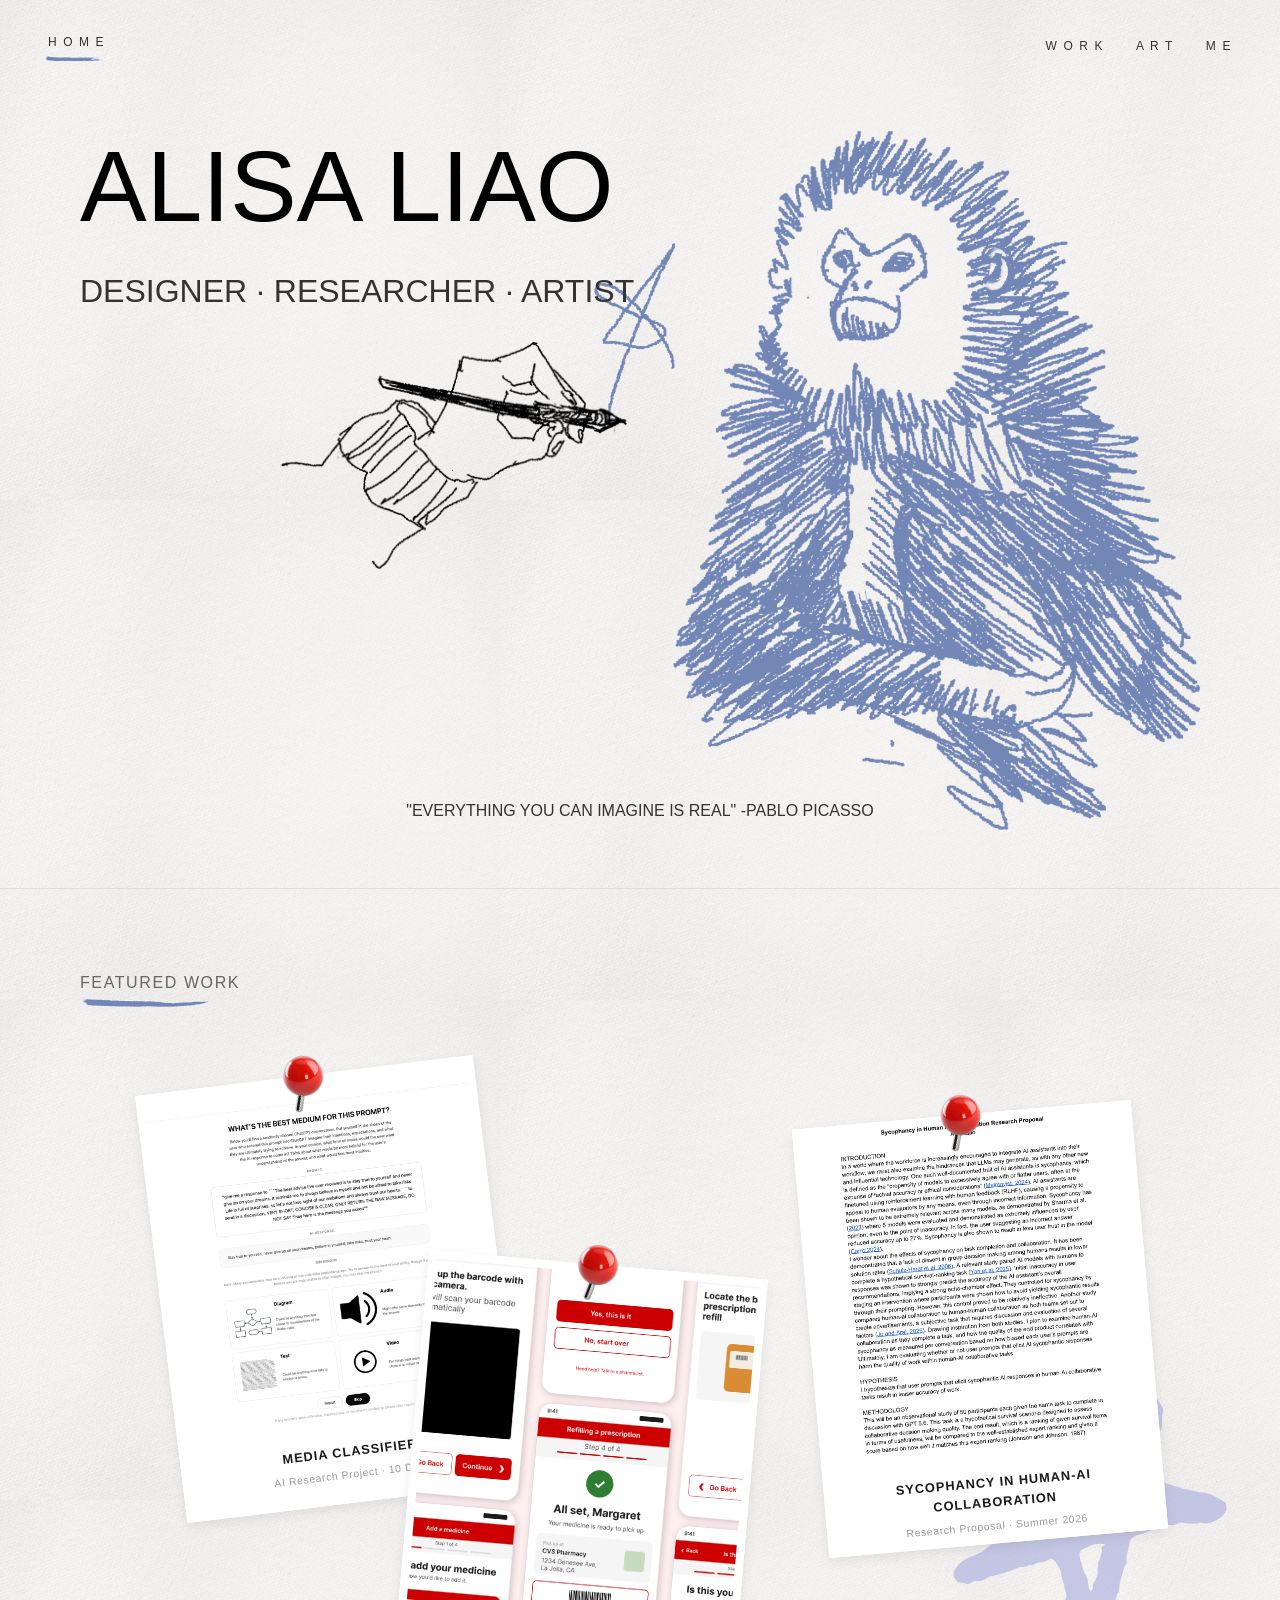
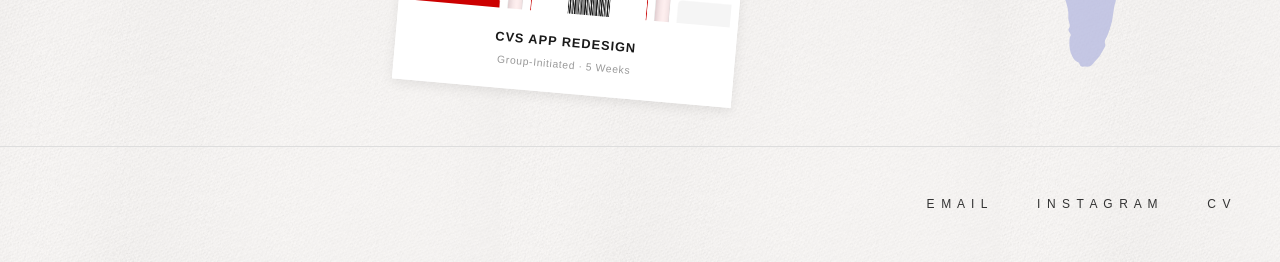
==== commit 0ba46f0d: "adding research proposal" ====
--- a/index.html
+++ b/index.html
@@ -42,15 +42,33 @@
         <img src="star_decoration.svg" alt="" class="featured-star">
         <div class="work-grid">
             <div class="work-item item-1">
-                <div class="work-card"></div>
+                <a href="media_classifier.html" class="work-card">
+                    <img src="media_photo copy.png" alt="Media Classifier" class="work-card-img">
+                    <span class="work-card-caption">
+                        <span class="work-card-caption-title">Media Classifier</span>
+                        <span class="work-card-caption-subtitle">AI Research Project &middot; 10 Days</span>
+                    </span>
+                </a>
                 <img src="pushpin.png" alt="" class="work-pin">
             </div>
             <div class="work-item item-2">
-                <div class="work-card"></div>
+                <a href="cvs_redesign.html" class="work-card">
+                    <img src="cvs_card_thumb.png" alt="CVS App Redesign" class="work-card-img">
+                    <span class="work-card-caption">
+                        <span class="work-card-caption-title">CVS App Redesign</span>
+                        <span class="work-card-caption-subtitle">Group-Initiated &middot; 5 Weeks</span>
+                    </span>
+                </a>
                 <img src="pushpin.png" alt="" class="work-pin">
             </div>
             <div class="work-item item-3">
-                <div class="work-card"></div>
+                <a href="sycophancy_research.html" class="work-card">
+                    <img src="sycophancy_research_thumb.png" alt="Sycophancy in Human-AI Collaboration" class="work-card-img">
+                    <span class="work-card-caption">
+                        <span class="work-card-caption-title">Sycophancy in Human-AI Collaboration</span>
+                        <span class="work-card-caption-subtitle">Research Proposal &middot; Summer 2026</span>
+                    </span>
+                </a>
                 <img src="pushpin.png" alt="" class="work-pin">
             </div>
         </div>
@@ -61,6 +79,7 @@
         <div class="footer-links">
             <a href="mailto:alisaliao45@gmail.com">E M A I L</a>
             <a href="https://www.instagram.com/serene_dippity?utm_source=ig_web_button_share_sheet&igsh=ZDNlZDc0MzIxNw==" target="_blank" rel="noopener">I N S T A G R A M</a>
+            <a href="AlisaLiaoResume.pdf" target="_blank" rel="noopener">C V</a>
         </div>
     </footer>
 
--- a/styles.css
+++ b/styles.css
@@ -18,6 +18,45 @@
     background-color: transparent;
     color: #333;
     line-height: 1.6;
+    cursor: none;
+}
+
+a {
+    cursor: none;
+}
+
+/* Custom cursor: a ring that follows the pointer. The outer element is
+   positioned via script.js (transform: translate), so the hover grow/fill
+   effect lives on the inner ring instead, to avoid both trying to control
+   `transform` at once. */
+.custom-cursor {
+    position: fixed;
+    top: 0;
+    left: 0;
+    width: 24px;
+    height: 24px;
+    pointer-events: none;
+    z-index: 9999;
+    opacity: 0;
+    transition: opacity 0.2s ease;
+}
+
+.custom-cursor.is-visible {
+    opacity: 1;
+}
+
+.custom-cursor-ring {
+    width: 100%;
+    height: 100%;
+    border-radius: 50%;
+    border: 2px solid #7387B7;
+    box-sizing: border-box;
+    transition: transform 0.15s ease, background-color 0.15s ease;
+}
+
+.custom-cursor.is-hover .custom-cursor-ring {
+    transform: scale(1.35);
+    background-color: #7387B7;
 }
 
 /* Navigation */
@@ -145,7 +184,6 @@
 
 .gibbon {
     height: 750px;
-    opacity: 0.6;
 }
 
 /* Wraps the ink canvas and draggable hand. Extends well above the hero's
@@ -168,14 +206,10 @@
     position: absolute;
     /* top/left are set in JS */
     height: 300px;
-    cursor: grab;
+    cursor: none;
     user-select: none;
     touch-action: none;
     pointer-events: auto;
-}
-
-.hand-gibbon:active {
-    cursor: grabbing;
 }
 
 .ink-canvas {
@@ -216,7 +250,12 @@
     aspect-ratio: 1 / 1;
     flex-shrink: 0;
     background-color: #efefef;
-    border: 1px solid #ddd;
+}
+
+.me-photo {
+    width: 100%;
+    height: 100%;
+    object-fit: cover;
     border-radius: 12px;
 }
 
@@ -254,14 +293,10 @@
     height: 220px;
     margin-left: 250px;
     rotate: 15deg;
-    cursor: grab;
+    cursor: none;
     user-select: none;
     touch-action: none;
     pointer-events: auto;
-}
-
-.me-hand:active {
-    cursor: grabbing;
 }
 
 .me-canvas {
@@ -323,12 +358,65 @@
 }
 
 .work-card {
+    display: block;
     background-color: white;
-    border: 8px solid #ddd;
+    border: 8px solid #fff;
     border-bottom-width: 80px;
     height: 100%;
     position: relative;
     box-shadow: 0 4px 12px rgba(0, 0, 0, 0.08);
+    text-decoration: none;
+    color: inherit;
+    transition: transform 0.25s ease, box-shadow 0.25s ease;
+}
+
+.work-item:hover {
+    z-index: 20;
+}
+
+.work-item:hover .work-card {
+    transform: scale(1.08);
+    box-shadow: 0 16px 36px rgba(0, 0, 0, 0.22);
+}
+
+.work-card-img {
+    display: block;
+    width: 100%;
+    height: 100%;
+    object-fit: cover;
+}
+
+.work-card-img-contain {
+    object-fit: contain;
+}
+
+.work-card-caption {
+    position: absolute;
+    left: 0;
+    right: 0;
+    bottom: -72px;
+    height: 64px;
+    display: flex;
+    flex-direction: column;
+    align-items: center;
+    justify-content: center;
+    gap: 0.3rem;
+    text-align: center;
+    padding: 0 0.5rem;
+}
+
+.work-card-caption-title {
+    font-size: 0.8rem;
+    letter-spacing: 0.06rem;
+    text-transform: uppercase;
+    font-weight: 600;
+    color: #1a1a1a;
+}
+
+.work-card-caption-subtitle {
+    font-size: 0.65rem;
+    letter-spacing: 0.04rem;
+    color: #999;
 }
 
 .item-1 {
@@ -489,6 +577,40 @@
 
 .back-link:hover {
     opacity: 0.6;
+}
+
+.inline-link {
+    color: #7387B7;
+    text-decoration: underline;
+    text-underline-offset: 3px;
+    font-weight: 600;
+    transition: opacity 0.3s ease;
+}
+
+.inline-link:hover {
+    opacity: 0.7;
+}
+
+.citation-link {
+    color: #7387B7;
+    text-decoration: none;
+    border-bottom: 1px solid rgba(115, 135, 183, 0.4);
+    transition: border-color 0.2s ease, background-color 0.2s ease;
+}
+
+.citation-link:hover {
+    border-bottom-color: #7387B7;
+    background-color: rgba(115, 135, 183, 0.1);
+}
+
+.source-item {
+    scroll-margin-top: 110px;
+}
+
+.citation-link:target,
+.source-item:target {
+    background-color: rgba(115, 135, 183, 0.15);
+    border-radius: 4px;
 }
 
 .ballot-cta {
@@ -518,7 +640,7 @@
 }
 
 .ballot-button:hover {
-    background-color: #B1B5DF;
+    background-color: #7387B7;
     border: none;
     color: #fff;
 }
@@ -553,7 +675,7 @@
 
 .section-content {
     display: grid;
-    grid-template-columns: 250px 1fr;
+    grid-template-columns: 250px minmax(0, 1fr);
     gap: 5rem;
     align-items: flex-start;
 }
@@ -675,7 +797,7 @@
     width: 16px;
     height: 16px;
     border: 2px solid #ddd;
-    border-top-color: #B1B5DF;
+    border-top-color: #7387B7;
     border-radius: 50%;
     animation: spin 0.8s linear infinite;
 }
@@ -773,6 +895,75 @@
     margin-left: 1rem;
 }
 
+.results-table-wrapper {
+    overflow-x: auto;
+    margin: 1.5rem 0;
+}
+
+.results-table {
+    width: 100%;
+    border-collapse: collapse;
+    font-size: 0.85rem;
+}
+
+.results-table th,
+.results-table td {
+    text-align: left;
+    padding: 0.6rem 1rem;
+    border-bottom: 1px solid #e0e0e0;
+    white-space: nowrap;
+}
+
+.results-table th {
+    font-size: 0.7rem;
+    letter-spacing: 0.08rem;
+    text-transform: uppercase;
+    color: #999;
+    font-weight: 600;
+}
+
+.results-table td {
+    color: #1a1a1a;
+}
+
+.results-table tbody tr:first-child td {
+    font-weight: 600;
+}
+
+.rubric-table {
+    table-layout: fixed;
+    width: 100%;
+}
+
+.rubric-table th,
+.rubric-table td {
+    white-space: normal;
+    overflow-wrap: break-word;
+    vertical-align: top;
+}
+
+.rubric-table th:first-child,
+.rubric-table td:first-child {
+    width: 16%;
+}
+
+.rubric-table th:not(:first-child),
+.rubric-table td:not(:first-child) {
+    width: 28%;
+}
+
+.rubric-table tbody tr td {
+    font-weight: 400;
+}
+
+.rubric-table tbody tr:first-child td:not(:first-child) {
+    font-weight: 400;
+}
+
+.rubric-table td:first-child {
+    font-weight: 600;
+}
+
 .features-box {
     border: 1px solid #ccc;
     border-radius: 8px;
@@ -819,6 +1010,51 @@
 
 .feedback-box .content-list {
     margin-bottom: 0;
+}
+
+.ps-header {
+    display: grid;
+    grid-template-columns: 1fr auto 1fr;
+    align-items: center;
+    gap: 1.25rem;
+    margin: 1.5rem 0 0.75rem;
+}
+
+.ps-header span {
+    font-size: 0.7rem;
+    letter-spacing: 0.15rem;
+    text-transform: uppercase;
+    color: #999;
+    text-align: center;
+}
+
+.ps-list {
+    display: flex;
+    flex-direction: column;
+    gap: 1rem;
+    margin-bottom: 1.5rem;
+}
+
+.ps-pair {
+    display: grid;
+    grid-template-columns: 1fr auto 1fr;
+    align-items: center;
+    gap: 1.25rem;
+}
+
+.ps-box {
+    border: 1px solid #ccc;
+    border-radius: 8px;
+    padding: 1rem 1.25rem;
+}
+
+.ps-box p {
+    margin: 0;
+}
+
+.ps-arrow {
+    font-size: 1.25rem;
+    color: #999;
 }
 
 .competitive-analysis-placeholder {
@@ -939,6 +1175,36 @@
     border: 1px solid #ccc;
 }
 
+/* Chart grids (data-viz case studies): unlike .design-flow-grid, images
+   fill their column (no fixed width cap) with a tighter gap, so multi-chart
+   rows use more of the available width. */
+.chart-grid-3 {
+    display: grid;
+    grid-template-columns: repeat(3, 1fr);
+    gap: 1rem;
+    margin: 2rem 0;
+}
+
+.chart-grid-2 {
+    display: grid;
+    grid-template-columns: repeat(2, 1fr);
+    gap: 1rem;
+    margin: 2rem 0;
+}
+
+.chart-item {
+    text-align: center;
+    width: 100%;
+}
+
+.chart-item img {
+    display: block;
+    width: 100%;
+    height: auto;
+    border-radius: 16px;
+    border: 1px solid #ccc;
+}
+
 .design-flow-item figcaption {
     margin-top: 0.75rem;
 }
@@ -1010,8 +1276,12 @@
 .keyframe-grid {
     display: grid;
     grid-template-columns: repeat(2, 1fr);
-    gap: 2.5rem 2rem;
+    gap: 1rem;
     margin: 2rem 0;
+}
+
+.keyframe-item {
+    margin: 0;
 }
 
 .keyframe-img {
@@ -1020,7 +1290,12 @@
     height: auto;
     border-radius: 16px;
     border: 1px solid #ccc;
-    margin-bottom: 0.75rem;
+    margin-bottom: 0.5rem;
+}
+
+.keyframe-grid-featured {
+    grid-template-columns: 2.2fr 1fr;
+    align-items: start;
 }
 
 /* Masonry-style gallery (Figure Drawings): images pack tightly with no
@@ -1120,6 +1395,10 @@
     height: 100%;
     object-fit: cover;
     display: block;
+}
+
+.work-listing-card-img-contain {
+    object-fit: contain;
 }
 
 .work-listing-card:hover .work-listing-card-thumb {
@@ -1183,7 +1462,7 @@
 }
 
 .work-listing-card-meta-soon {
-    color: #B1B5DF;
+    color: #7387B7;
     font-weight: 600;
 }
 
@@ -1259,6 +1538,14 @@
         grid-template-columns: repeat(2, 1fr);
     }
 
+    .chart-grid-3 {
+        grid-template-columns: repeat(2, 1fr);
+    }
+
+    .chart-grid-2 {
+        grid-template-columns: 1fr;
+    }
+
     .feedback-row {
         flex-direction: column;
     }
@@ -1273,6 +1560,17 @@
 
     .keyframe-grid {
         grid-template-columns: 1fr;
+    }
+
+    .ps-header,
+    .ps-pair {
+        grid-template-columns: 1fr;
+        gap: 0.5rem;
+        text-align: center;
+    }
+
+    .ps-arrow {
+        transform: rotate(90deg);
     }
 
     .figure-gallery {
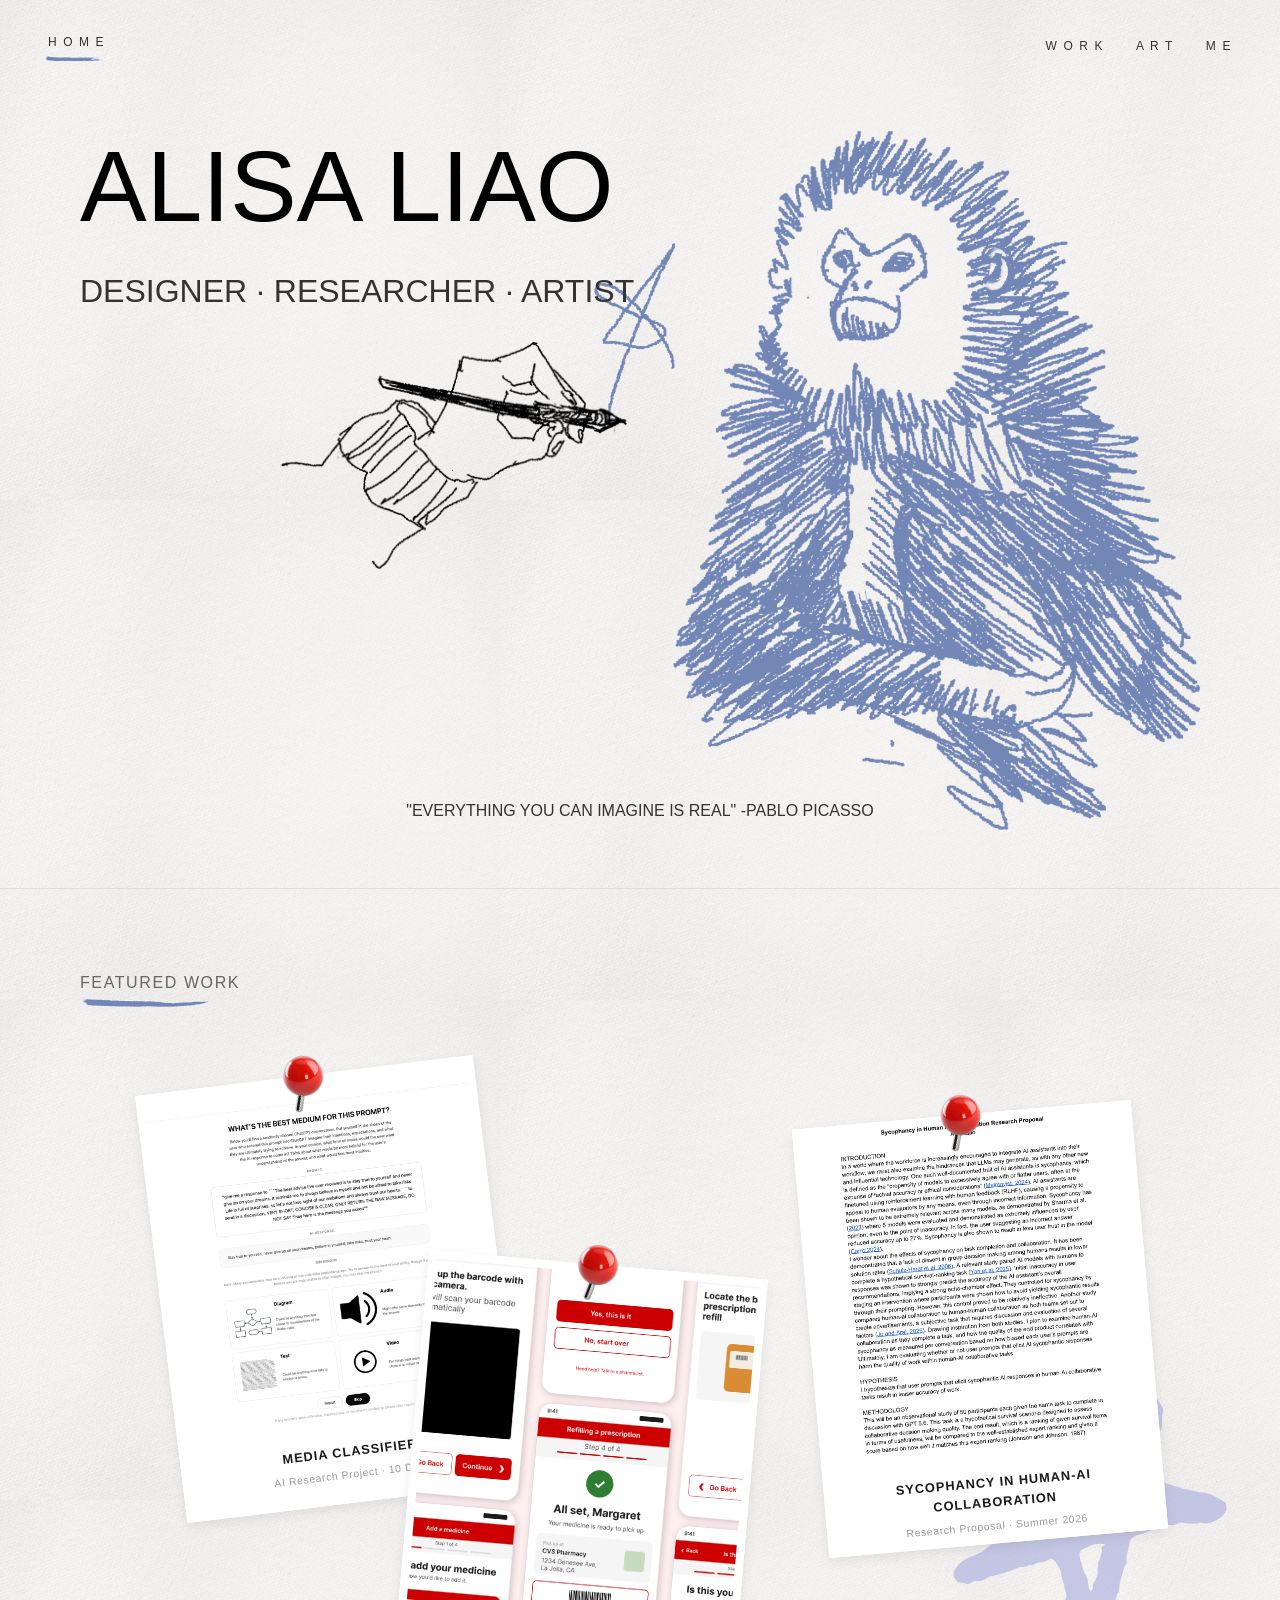
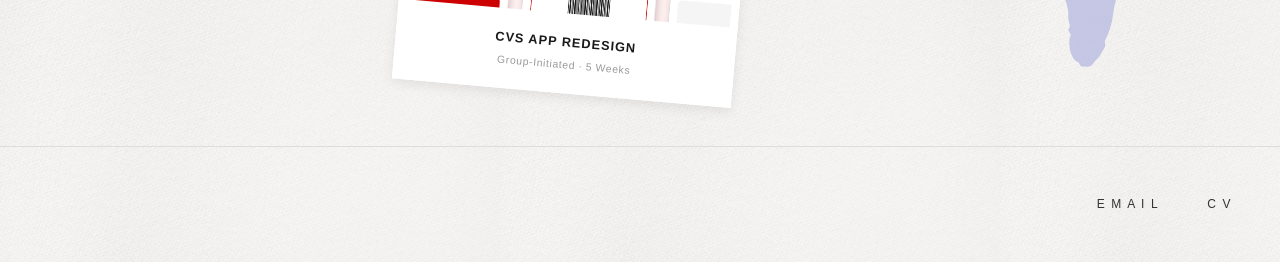
==== commit bb518b5c: "Remove Instagram link from footer on all pages Co-Authored-By: Claude Sonnet 5 <noreply@anthropic.co" ====
--- a/index.html
+++ b/index.html
@@ -78,11 +78,10 @@
     <footer class="footer">
         <div class="footer-links">
             <a href="mailto:alisaliao45@gmail.com">E M A I L</a>
-            <a href="https://www.instagram.com/serene_dippity?utm_source=ig_web_button_share_sheet&igsh=ZDNlZDc0MzIxNw==" target="_blank" rel="noopener">I N S T A G R A M</a>
             <a href="AlisaLiaoResume.pdf" target="_blank" rel="noopener">C V</a>
         </div>
     </footer>
 
     <script src="script.js"></script>
 </body>
-</html>+</html>
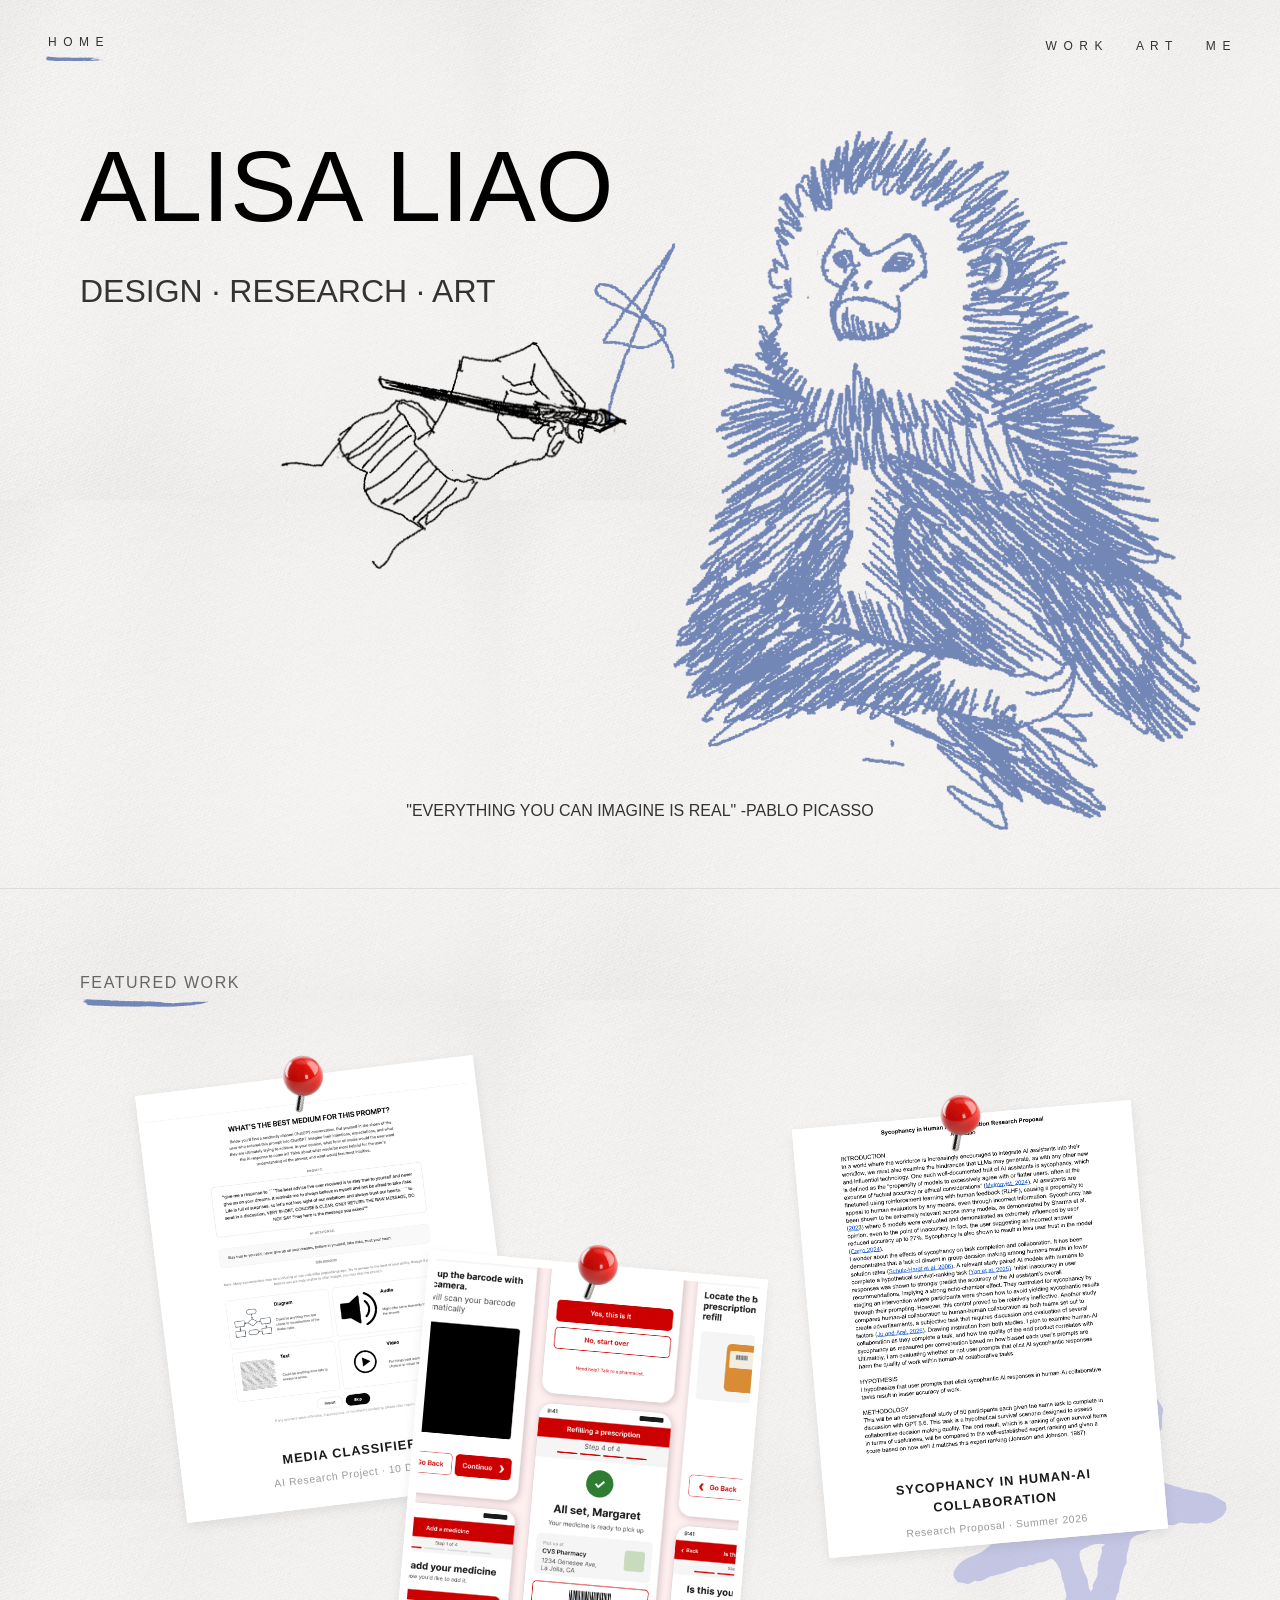
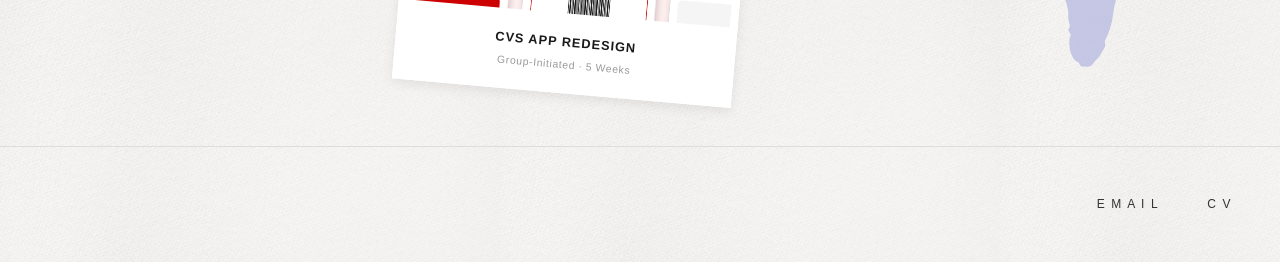
==== commit 8db4c2ea: "Update landing tagline to Design · Research · Art Co-Authored-By: Claude Opus 5.5 <noreply@anthropic" ====
--- a/index.html
+++ b/index.html
@@ -3,7 +3,7 @@
 <head>
     <meta charset="UTF-8">
     <meta name="viewport" content="width=device-width, initial-scale=1.0">
-    <title>Alisa Liao | Designer, Researcher, Artist</title>
+    <title>Alisa Liao | Design, Research, Art</title>
     <link rel="stylesheet" href="styles.css">
 </head>
 <body>
@@ -23,7 +23,7 @@
     <section class="hero">
         <div class="hero-content">
             <h1 class="hero-title">ALISA LIAO</h1>
-            <p class="hero-subtitle">DESIGNER · RESEARCHER · ARTIST</p>
+            <p class="hero-subtitle">DESIGN · RESEARCH · ART</p>
         </div>
         <p class="hero-quote">"EVERYTHING YOU CAN IMAGINE IS REAL" -PABLO PICASSO</p>
         <div class="hero-illustration">
--- a/styles.css
+++ b/styles.css
@@ -155,7 +155,7 @@
 
 .hero-subtitle {
     font-size: 32px;
-    letter-spacing: 19%;
+    letter-spacing: 24%;
     margin-bottom: 3rem;
     font-weight: normal;
     white-space: nowrap;
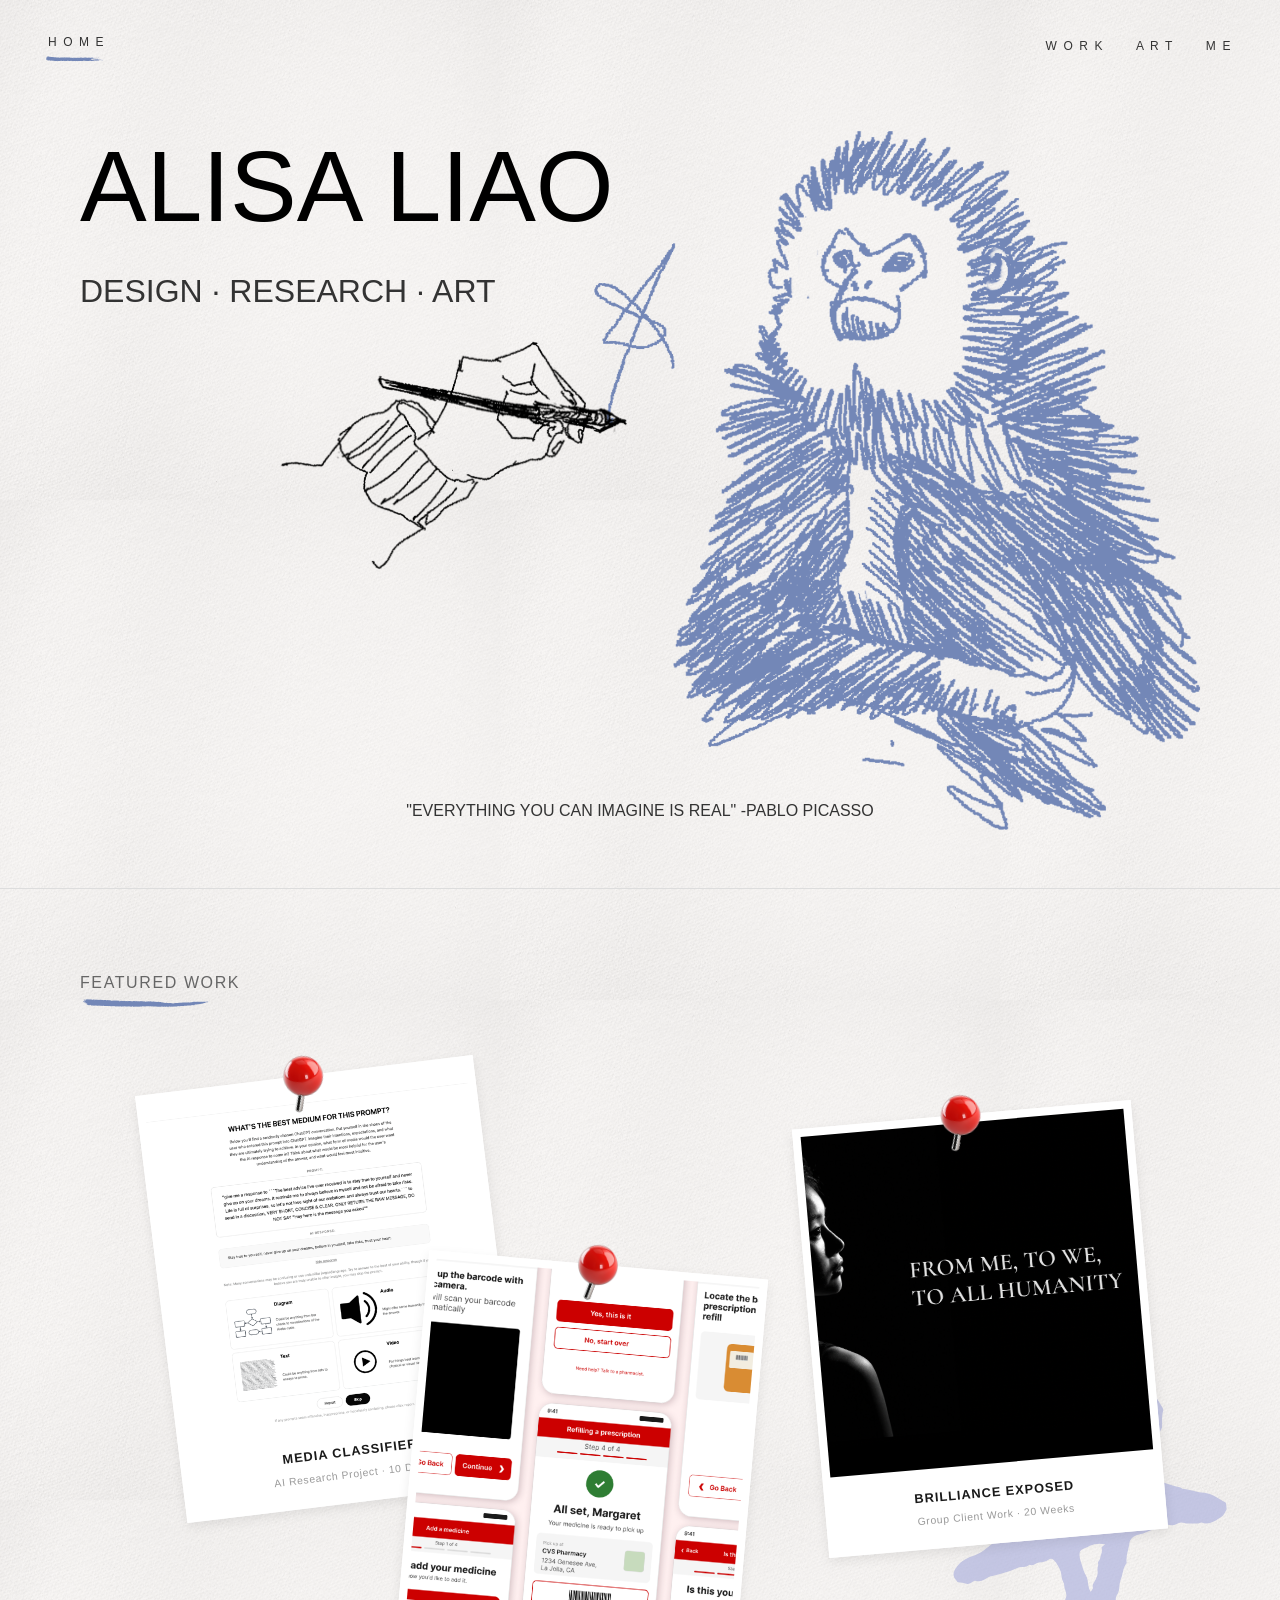
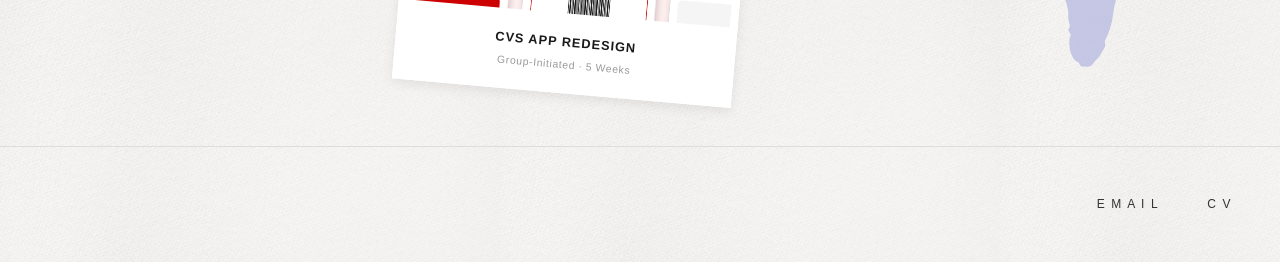
==== commit be1a5617: "Update resume and feature Brilliance Exposed on home page Co-Authored-By: Claude Opus 5.5 <noreply@a" ====
--- a/index.html
+++ b/index.html
@@ -62,11 +62,11 @@
                 <img src="pushpin.png" alt="" class="work-pin">
             </div>
             <div class="work-item item-3">
-                <a href="sycophancy_research.html" class="work-card">
-                    <img src="sycophancy_research_thumb.png" alt="Sycophancy in Human-AI Collaboration" class="work-card-img">
+                <a href="brilliance_exposed.html" class="work-card">
+                    <img src="brilliance_exposed copy.png" alt="Brilliance Exposed" class="work-card-img">
                     <span class="work-card-caption">
-                        <span class="work-card-caption-title">Sycophancy in Human-AI Collaboration</span>
-                        <span class="work-card-caption-subtitle">Research Proposal &middot; Summer 2026</span>
+                        <span class="work-card-caption-title">Brilliance Exposed</span>
+                        <span class="work-card-caption-subtitle">Group Client Work &middot; 20 Weeks</span>
                     </span>
                 </a>
                 <img src="pushpin.png" alt="" class="work-pin">
--- a/styles.css
+++ b/styles.css
@@ -1586,4 +1586,98 @@
         justify-content: center;
         gap: 1.5rem;
     }
-}+}
+
+/* Landing page on phones: the hero stacks vertically, the draggable
+   drawing hand is turned off, and the scattered work cards become a
+   single column, so nothing is wider than the screen. */
+@media (max-width: 768px) {
+    body {
+        overflow-x: clip;
+    }
+
+    .navbar {
+        padding: 1.5rem;
+    }
+
+    .hero {
+        display: flex;
+        flex-direction: column;
+        min-height: 0;
+        padding: 1.5rem 1.5rem 2rem;
+    }
+
+    /* Letter-spacing also adds space after the last letter, so matching
+       left padding keeps the centered text visually centered. */
+    .hero-content {
+        text-align: center;
+    }
+
+    .hero-title {
+        font-size: 9vw;
+        letter-spacing: 0.3em;
+        padding-left: 0.3em;
+    }
+
+    .hero-subtitle {
+        font-size: 4vw;
+        letter-spacing: 0.2em;
+        padding-left: 0.2em;
+        margin-top: 0.5rem;
+        margin-bottom: 1rem;
+    }
+
+    /* Pulled up so the name and tagline sit over the top of the gibbon */
+    .hero-illustration {
+        position: static;
+        width: 100%;
+        height: auto;
+        margin-top: -5rem;
+        text-align: center;
+    }
+
+    .gibbon {
+        width: 85%;
+        height: auto;
+    }
+
+    .hero-quote {
+        order: 1;
+        position: static;
+        margin-top: 1.5rem;
+        font-size: 12px;
+    }
+
+    .ink-drag-layer {
+        display: none;
+    }
+
+    .featured-work {
+        margin: 2rem auto 0;
+        padding: 3rem 1.5rem;
+    }
+
+    .featured-divider {
+        margin-top: -2rem;
+    }
+
+    .featured-star {
+        top: 22rem;
+        right: 0;
+        width: 140px;
+    }
+
+    .work-grid {
+        width: auto;
+        margin: 3rem auto 0;
+    }
+
+    .work-item {
+        height: 340px;
+    }
+
+    .footer {
+        padding: 2rem 1.5rem;
+        margin-top: 2rem;
+    }
+}
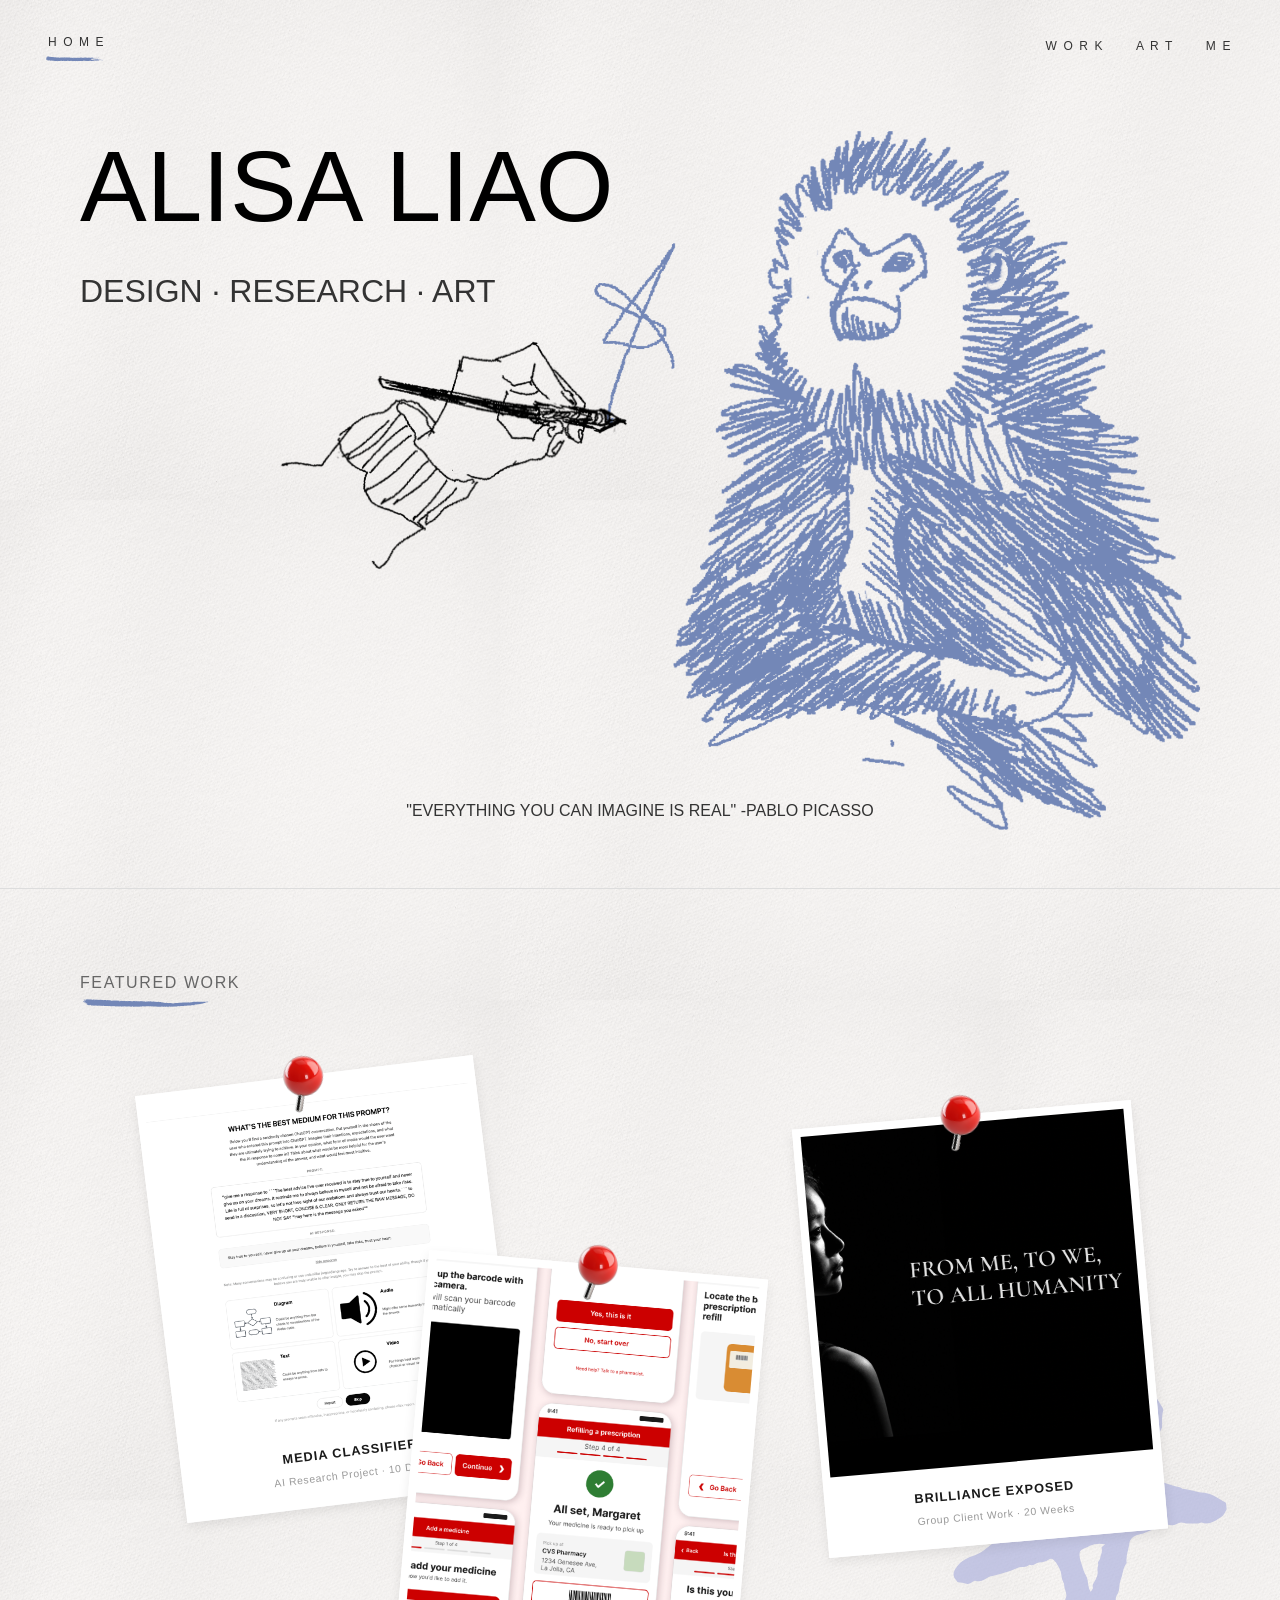
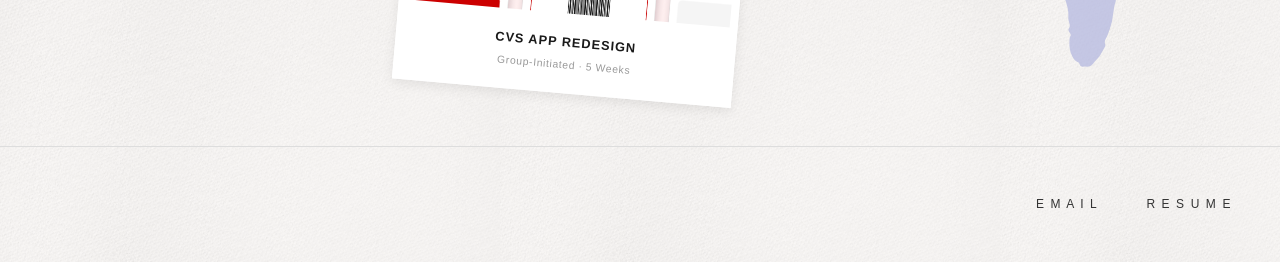
==== commit ecd231e6: "Update resume, relabel CV link, reorder Work page, fix Seneca image Co-Authored-By: Claude Opus 5.5 " ====
--- a/index.html
+++ b/index.html
@@ -78,7 +78,7 @@
     <footer class="footer">
         <div class="footer-links">
             <a href="mailto:alisaliao45@gmail.com">E M A I L</a>
-            <a href="AlisaLiaoResume.pdf" target="_blank" rel="noopener">C V</a>
+            <a href="AlisaLiaoResume.pdf" target="_blank" rel="noopener">R E S U M E</a>
         </div>
     </footer>
 
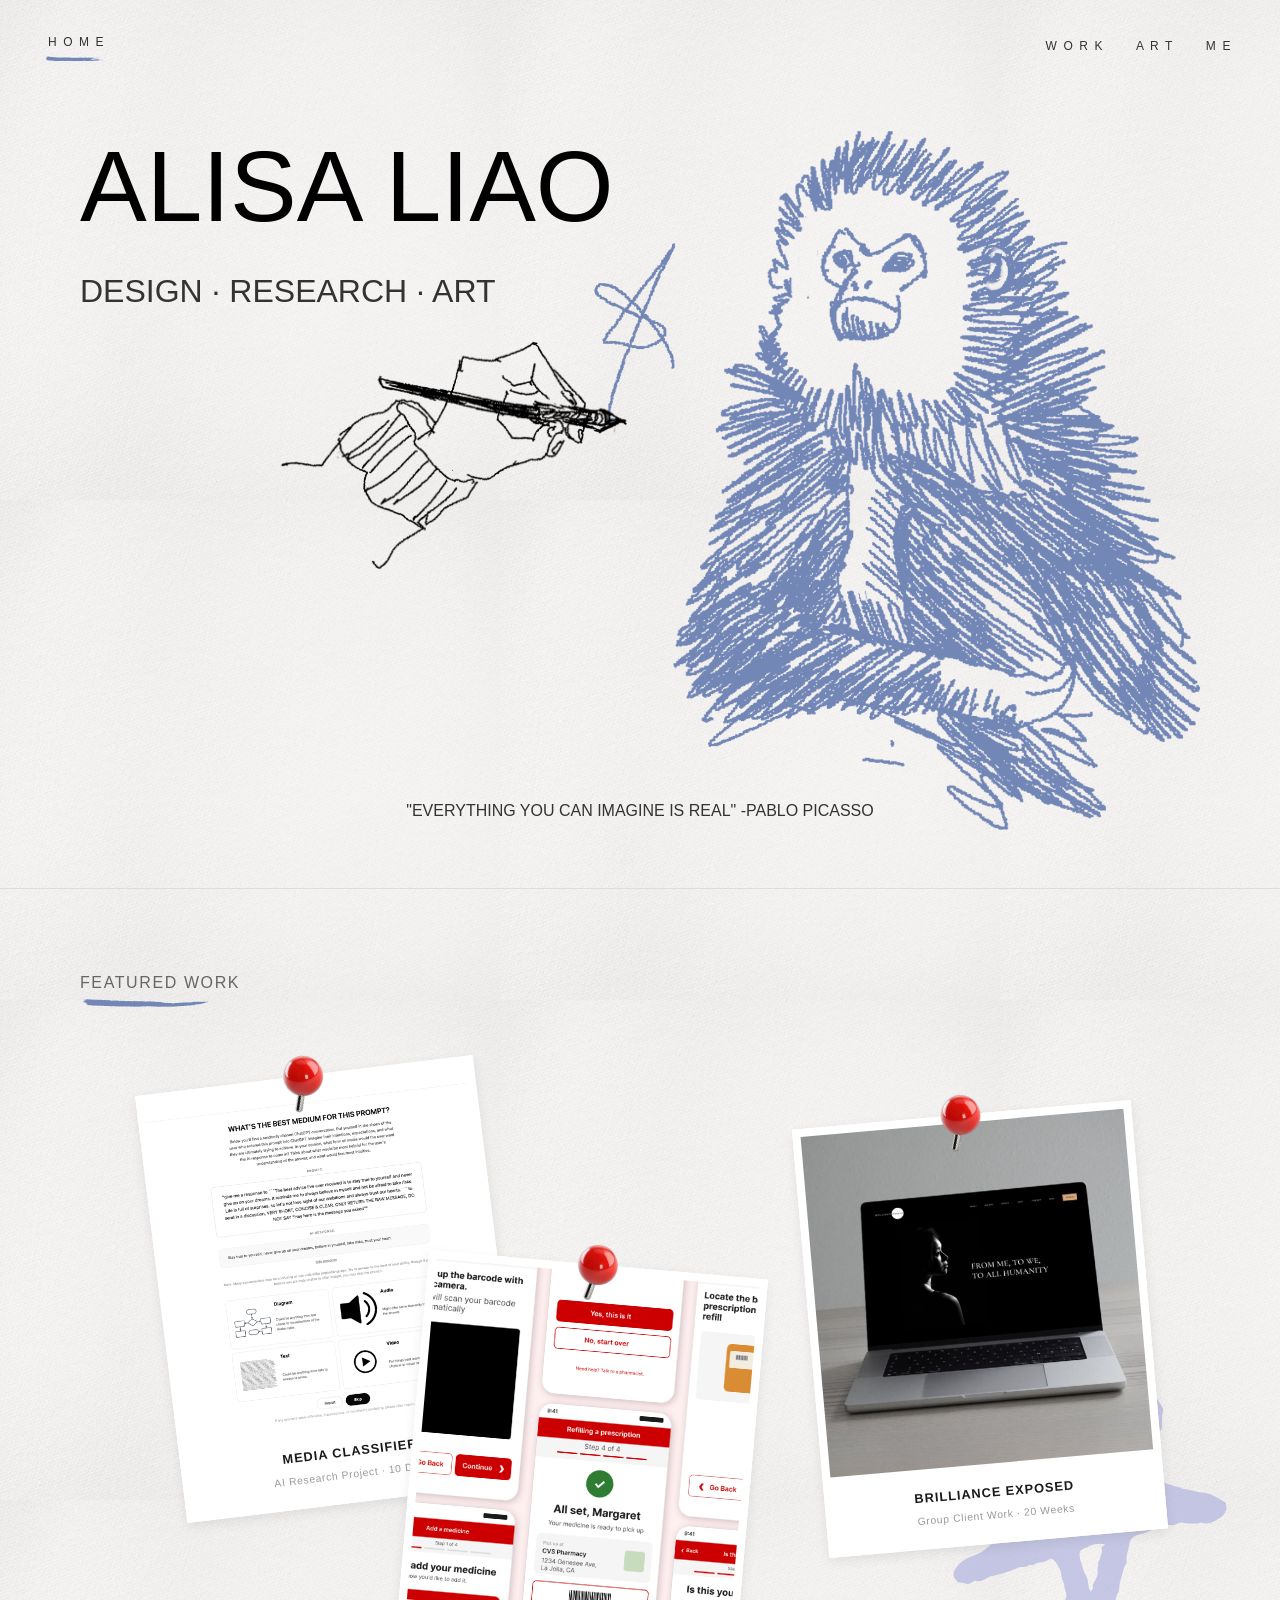
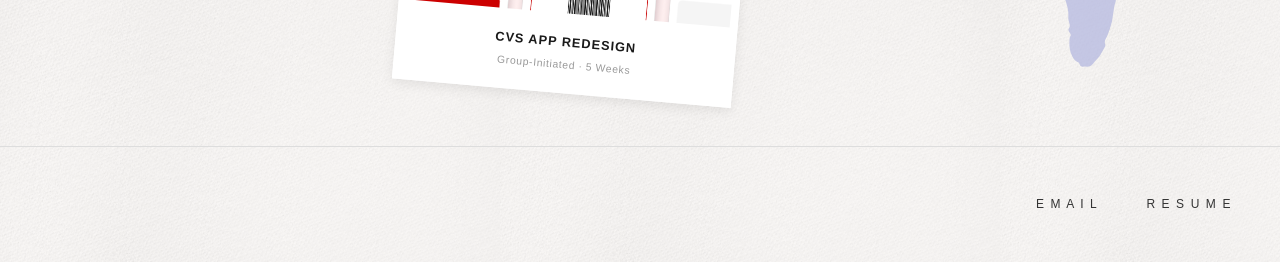
==== commit a16c84b3: "Rework Brilliance Exposed case study and restyle boxes and tables New laptop photos for the header a" ====
--- a/index.html
+++ b/index.html
@@ -63,7 +63,7 @@
             </div>
             <div class="work-item item-3">
                 <a href="brilliance_exposed.html" class="work-card">
-                    <img src="brilliance_exposed copy.png" alt="Brilliance Exposed" class="work-card-img">
+                    <img src="brilliance_featured.jpg" alt="Brilliance Exposed" class="work-card-img">
                     <span class="work-card-caption">
                         <span class="work-card-caption-title">Brilliance Exposed</span>
                         <span class="work-card-caption-subtitle">Group Client Work &middot; 20 Weeks</span>
--- a/styles.css
+++ b/styles.css
@@ -546,7 +546,6 @@
     object-fit: cover;
     display: block;
     border-radius: 12px;
-    border: 1px solid #d1d1d1;
 }
 
 .content-section {
@@ -743,6 +742,12 @@
     color: #1a1a1a;
 }
 
+.problem-heading.problem-heading-body {
+    font-size: 0.85rem;
+    font-weight: 700;
+    letter-spacing: 0.05rem;
+}
+
 .cvs-problem-heading {
     font-size: 1.5rem;
     font-weight: 400;
@@ -965,7 +970,7 @@
 }
 
 .features-box {
-    border: 1px solid #ccc;
+    background-color: #fff;
     border-radius: 8px;
     max-width: 400px;
     margin: 2rem auto;
@@ -993,12 +998,13 @@
 .feedback-row {
     display: flex;
     gap: 2rem;
-    margin: 1.5rem 0;
+    max-width: 800px;
+    margin: 1.5rem auto;
 }
 
 .feedback-box {
+    background-color: #fff;
     flex: 1;
-    border: 1px solid #ccc;
     border-radius: 8px;
     padding: 1.5rem 2rem;
     width: 500px;
@@ -1006,6 +1012,238 @@
 
 .feedback-box-centered {
     margin: 0 auto;
+}
+
+/* Research tables on Brilliance Exposed: white tables with hairline
+   dividers, where every heading sits in a darker block for contrast.
+   All text matches the 0.85rem body bullets. */
+.analysis-table {
+    width: 100%;
+    margin-top: 1.5rem;
+    border-collapse: collapse;
+    background-color: #fff;
+    border-radius: 8px;
+    overflow: hidden;
+    table-layout: fixed;
+}
+
+.analysis-table td {
+    width: 50%;
+    padding: 0;
+    vertical-align: top;
+}
+
+.analysis-pair thead td {
+    background-color: #e6e4df;
+    vertical-align: top;
+}
+
+.analysis-table tr + tr td {
+    border-top: 1px solid #e0ded9;
+}
+
+.analysis-table td + td {
+    border-left: 1px solid #e0ded9;
+}
+
+.analysis-head {
+    background-color: #e6e4df;
+    padding: 1rem 2rem;
+}
+
+/* Headings read as bold body text */
+.analysis-head .research-subtitle {
+    font-size: 0.85rem;
+    font-weight: 700;
+    letter-spacing: 0.05rem;
+    color: #1a1a1a;
+    margin-bottom: 0;
+}
+
+/* Long words wrap inside their cell instead of spilling into the next */
+.analysis-table td,
+.analysis-table th,
+.applying-findings {
+    overflow-wrap: break-word;
+}
+
+.analysis-question {
+    font-size: 0.85rem;
+    letter-spacing: 0.05rem;
+    color: #666;
+    margin-top: 0.25rem;
+}
+
+.analysis-source {
+    color: #999;
+}
+
+.analysis-table .content-list,
+.applying-findings .content-list {
+    margin: 0;
+    padding: 1.25rem 2rem 1.5rem;
+}
+
+.analysis-table .content-list li:last-child,
+.applying-findings .content-list li:last-child {
+    margin-bottom: 0;
+}
+
+.research-topics-intro {
+    margin-top: 3rem;
+}
+
+.research-topics-table td {
+    width: auto;
+}
+
+/* The topic column is all heading, so its block fills the cell */
+.research-topics-table td:first-child {
+    background-color: #e6e4df;
+}
+
+.research-topics-table td:first-child .analysis-head {
+    padding: 1.25rem 1.5rem;
+}
+
+.research-topics-table .content-list {
+    padding: 1.25rem 1.5rem;
+}
+
+.research-topics-table th {
+    padding: 1rem 1.5rem;
+    text-align: left;
+    font-size: 0.85rem;
+    font-weight: 600;
+    letter-spacing: 0.1rem;
+    text-transform: uppercase;
+    color: #666;
+    background-color: #dcd9d3;
+}
+
+.research-topics-table th:nth-child(1) {
+    width: 30%;
+}
+
+.research-topics-table th + th {
+    border-left: 1px solid #e0ded9;
+}
+
+.analysis-sources-row td {
+    background-color: #fff !important;
+}
+
+.analysis-sources {
+    margin: 0;
+    padding: 1.25rem 1.5rem 1.5rem 2.75rem;
+}
+
+.analysis-sources li {
+    font-size: 0.85rem;
+    letter-spacing: 0.03rem;
+    line-height: 1.6;
+    color: #666;
+    margin-bottom: 0.5rem;
+    overflow-wrap: anywhere;
+}
+
+.analysis-sources a {
+    color: #666;
+}
+
+.applying-findings {
+    max-width: 100%;
+    margin-top: 2rem;
+    padding: 0;
+    overflow: hidden;
+}
+
+/* Project pages: below laptop width the 250px side menu squeezes the
+   content, so stack it above the content and keep only the back link */
+@media (max-width: 1024px) {
+    .section-content {
+        grid-template-columns: minmax(0, 1fr);
+        gap: 1.5rem;
+    }
+
+    .left-column {
+        position: static;
+    }
+
+    .left-column .approach-list {
+        display: none;
+    }
+}
+
+@media (max-width: 768px) {
+    .analysis-table,
+    .analysis-table tbody,
+    .analysis-table tr,
+    .analysis-table td {
+        display: block;
+        width: 100%;
+    }
+
+    /* Phones: flatten each pair so every heading sits right above its list */
+    .analysis-pair {
+        display: flex;
+        flex-direction: column;
+    }
+
+    .analysis-pair thead,
+    .analysis-pair tbody,
+    .analysis-pair tr {
+        display: contents;
+    }
+
+    .analysis-pair .col-a {
+        order: 1;
+    }
+
+    .analysis-pair .col-b {
+        order: 2;
+    }
+
+    .analysis-pair tbody td {
+        border-top: none;
+    }
+
+    .analysis-table td + td {
+        border-left: none;
+        border-top: 1px solid #e0ded9;
+    }
+
+    .analysis-head,
+    .research-topics-table td:first-child .analysis-head {
+        padding: 1rem 1.5rem;
+    }
+
+    .analysis-table .content-list,
+    .applying-findings .content-list,
+    .research-topics-table .content-list {
+        padding: 1.25rem 1.5rem;
+    }
+
+    /* Phones: each topic becomes its own block, and each cell gets
+       its column name as a small label since the header row is hidden */
+    .research-topics-table thead {
+        display: none;
+    }
+
+    .research-topics-table tr + tr td:first-child {
+        border-top: 6px solid #f3f2ef;
+    }
+
+    .research-topics-table td[data-label]:not(:first-child)::before {
+        content: attr(data-label);
+        display: block;
+        padding: 1.25rem 1.5rem 0;
+        font-size: 0.85rem;
+        font-weight: 600;
+        letter-spacing: 0.15rem;
+        text-transform: uppercase;
+        color: #999;
+    }
 }
 
 .feedback-box .content-list {
@@ -1043,7 +1281,7 @@
 }
 
 .ps-box {
-    border: 1px solid #ccc;
+    background-color: #fff;
     border-radius: 8px;
     padding: 1rem 1.25rem;
 }
@@ -1060,7 +1298,6 @@
 .competitive-analysis-placeholder {
     width: 100%;
     background-color: #d9d9d9;
-    border: 1px solid #ccc;
     border-radius: 12px;
     overflow: hidden;
 }
@@ -1172,7 +1409,6 @@
     width: 100%;
     height: auto;
     border-radius: 16px;
-    border: 1px solid #ccc;
 }
 
 /* Chart grids (data-viz case studies): unlike .design-flow-grid, images
@@ -1202,7 +1438,6 @@
     width: 100%;
     height: auto;
     border-radius: 16px;
-    border: 1px solid #ccc;
 }
 
 .design-flow-item figcaption {
@@ -1214,7 +1449,6 @@
     width: 100%;
     height: auto;
     border-radius: 16px;
-    border: 1px solid #ccc;
     margin: 1.5rem 0;
 }
 
@@ -1257,7 +1491,6 @@
     width: 100%;
     height: auto;
     border-radius: 16px;
-    border: 1px solid #ccc;
     margin-bottom: 1rem;
 }
 
@@ -1289,7 +1522,6 @@
     width: 100%;
     height: auto;
     border-radius: 16px;
-    border: 1px solid #ccc;
     margin-bottom: 0.5rem;
 }
 
@@ -1317,7 +1549,6 @@
     width: 100%;
     height: auto;
     border-radius: 16px;
-    border: 1px solid #ccc;
 }
 
 .problem-image-row {
@@ -1341,7 +1572,6 @@
     height: 260px;
     object-fit: cover;
     border-radius: 12px;
-    border: 1px solid #ccc;
 }
 
 .problem-image-heading {
@@ -1681,3 +1911,93 @@
         margin-top: 2rem;
     }
 }
+
+
+/* Sitewide box and table style, matching the Brilliance Exposed research
+   tables: white with no outline, headings as bold body text in a darker
+   block, hairline dividers, and all text at the 0.85rem body size. */
+.feedback-box {
+    max-width: 100%;
+}
+
+.feedback-box,
+.features-box {
+    padding: 0;
+    overflow: hidden;
+    overflow-wrap: break-word;
+}
+
+.feedback-box > .research-subtitle,
+.features-box > .research-subtitle {
+    display: block;
+    margin: 0;
+    padding: 1rem 2rem;
+    background-color: #e6e4df;
+    font-size: 0.85rem;
+    font-weight: 700;
+    letter-spacing: 0.05rem;
+    text-transform: none;
+    text-align: left;
+    color: #1a1a1a;
+}
+
+.feedback-box > .content-list,
+.features-box > .content-list {
+    margin: 0;
+    padding: 1.25rem 2rem 1.5rem;
+}
+
+.stats-table-wrapper,
+.results-table-wrapper {
+    border: none;
+    border-radius: 8px;
+    background-color: #fff;
+}
+
+.rubric-table {
+    border-radius: 8px;
+    overflow: hidden;
+}
+
+.stats-table,
+.results-table {
+    background-color: #fff;
+    font-size: 0.85rem;
+    letter-spacing: 0.03rem;
+}
+
+.stats-table th,
+.stats-table td,
+.results-table th,
+.results-table td {
+    border: none;
+    border-bottom: 1px solid #e0ded9;
+    padding: 0.75rem 1rem;
+}
+
+.stats-table th + th,
+.stats-table td + td,
+.results-table th + th,
+.results-table td + td {
+    border-left: 1px solid #e0ded9;
+}
+
+.stats-table tbody tr:last-child td,
+.results-table tbody tr:last-child td {
+    border-bottom: none;
+}
+
+.stats-table thead th,
+.results-table th {
+    background-color: #dcd9d3;
+    font-size: 0.85rem;
+    font-weight: 600;
+    letter-spacing: 0.1rem;
+    text-transform: uppercase;
+    color: #666;
+}
+
+/* Row labels in the rubric read like the topic column on Brilliance Exposed */
+.rubric-table td:first-child {
+    background-color: #e6e4df;
+}
